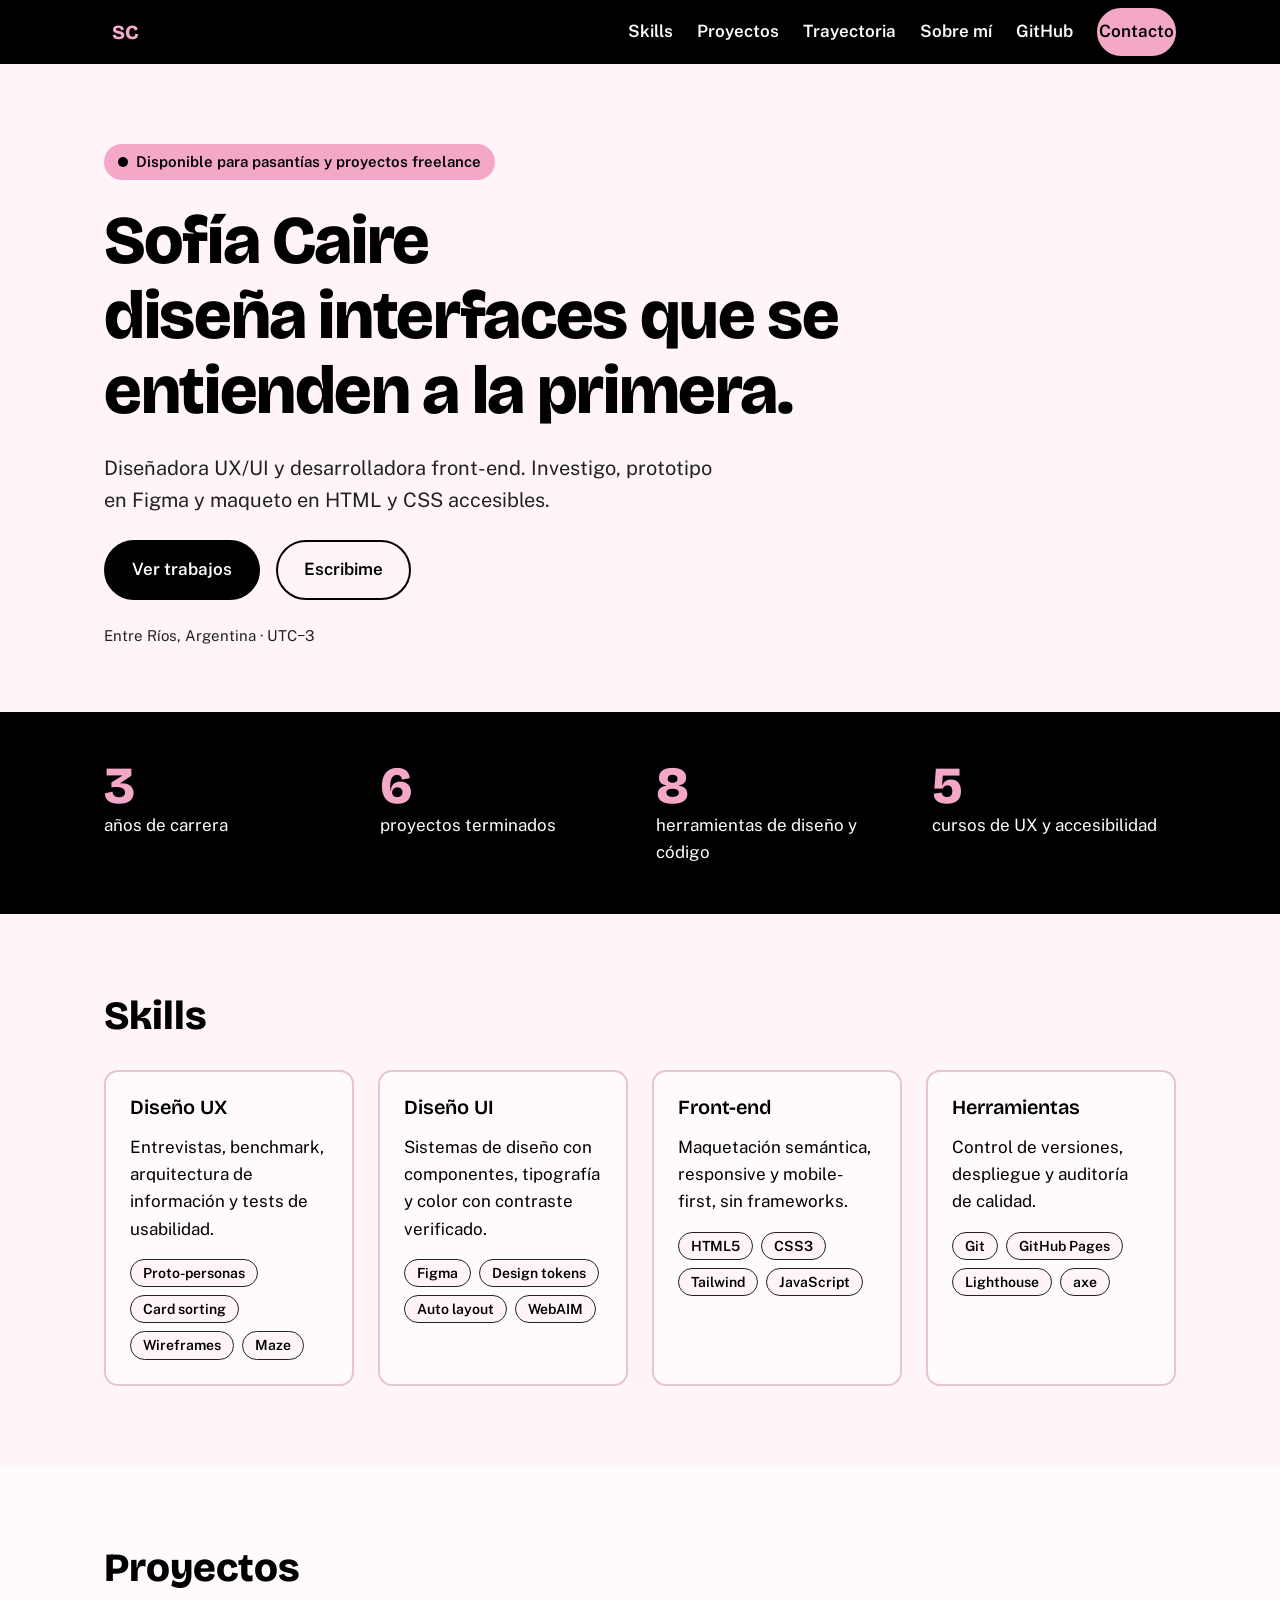
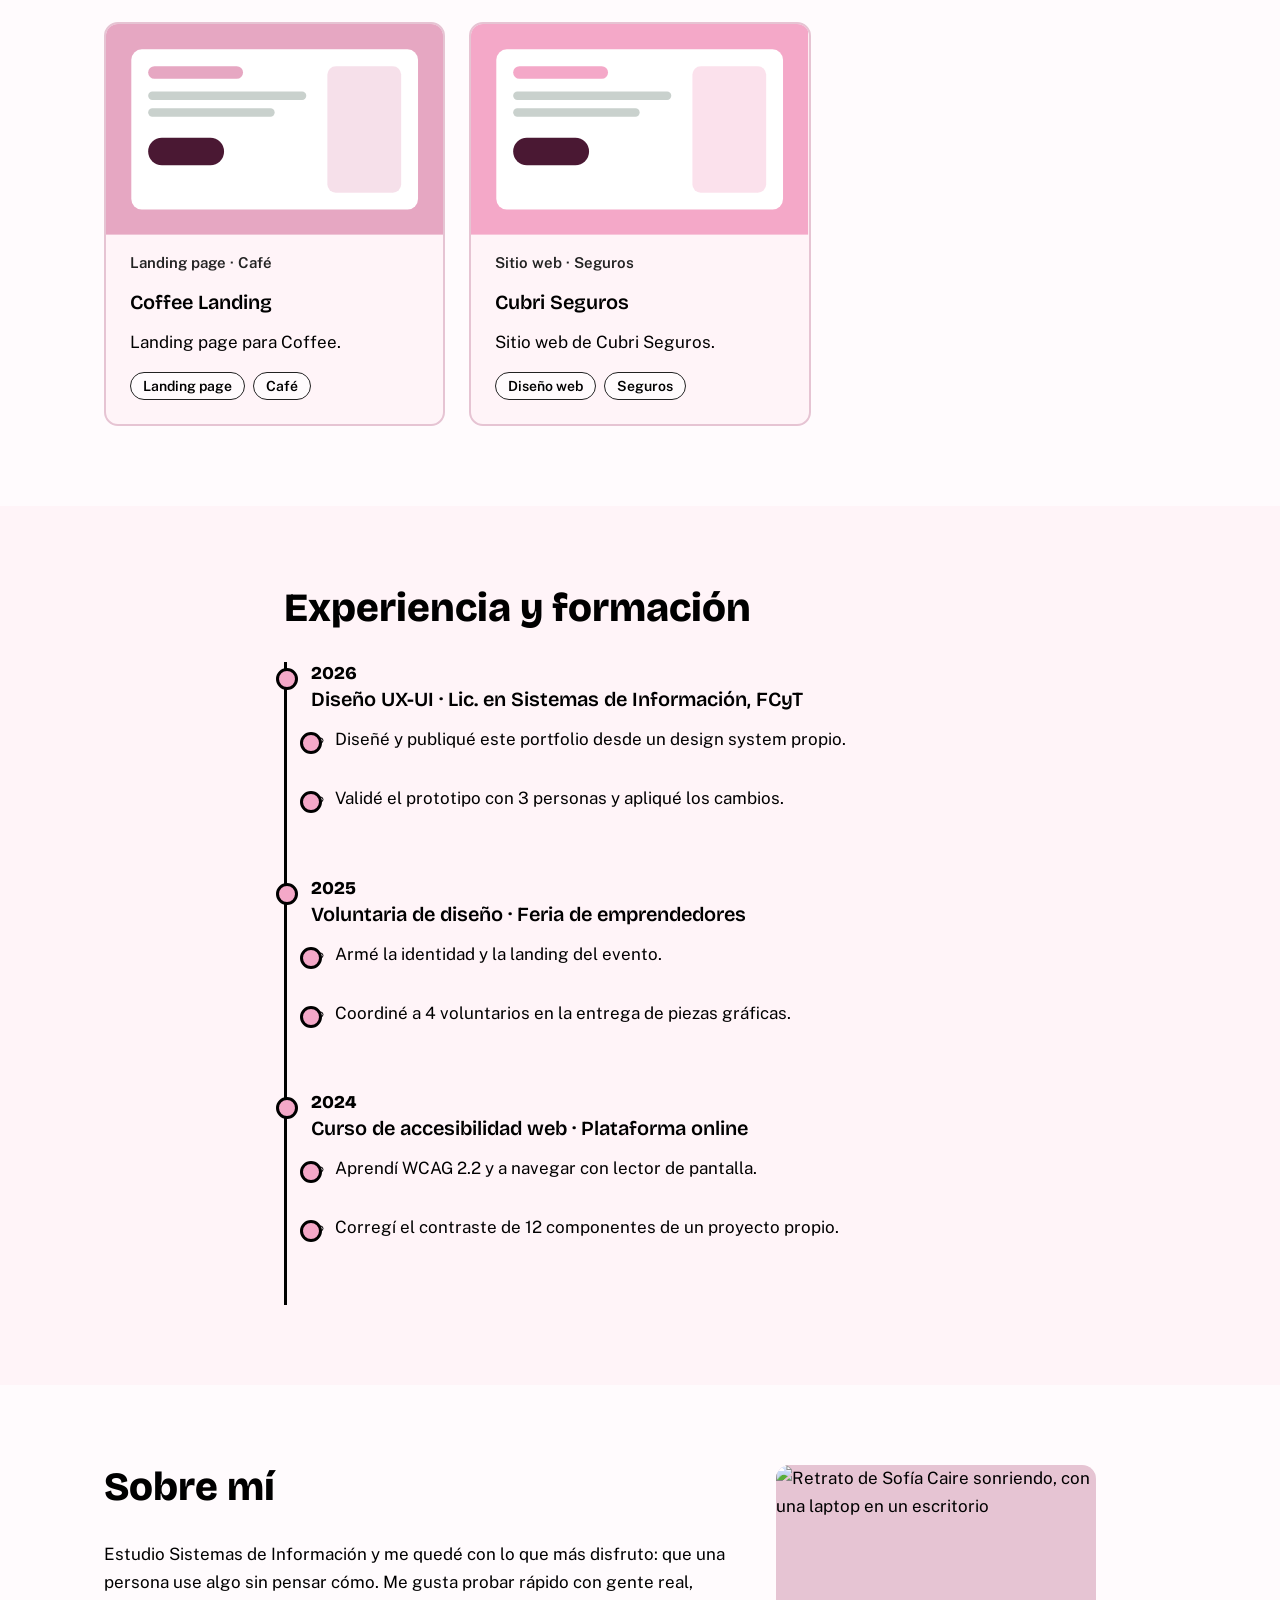
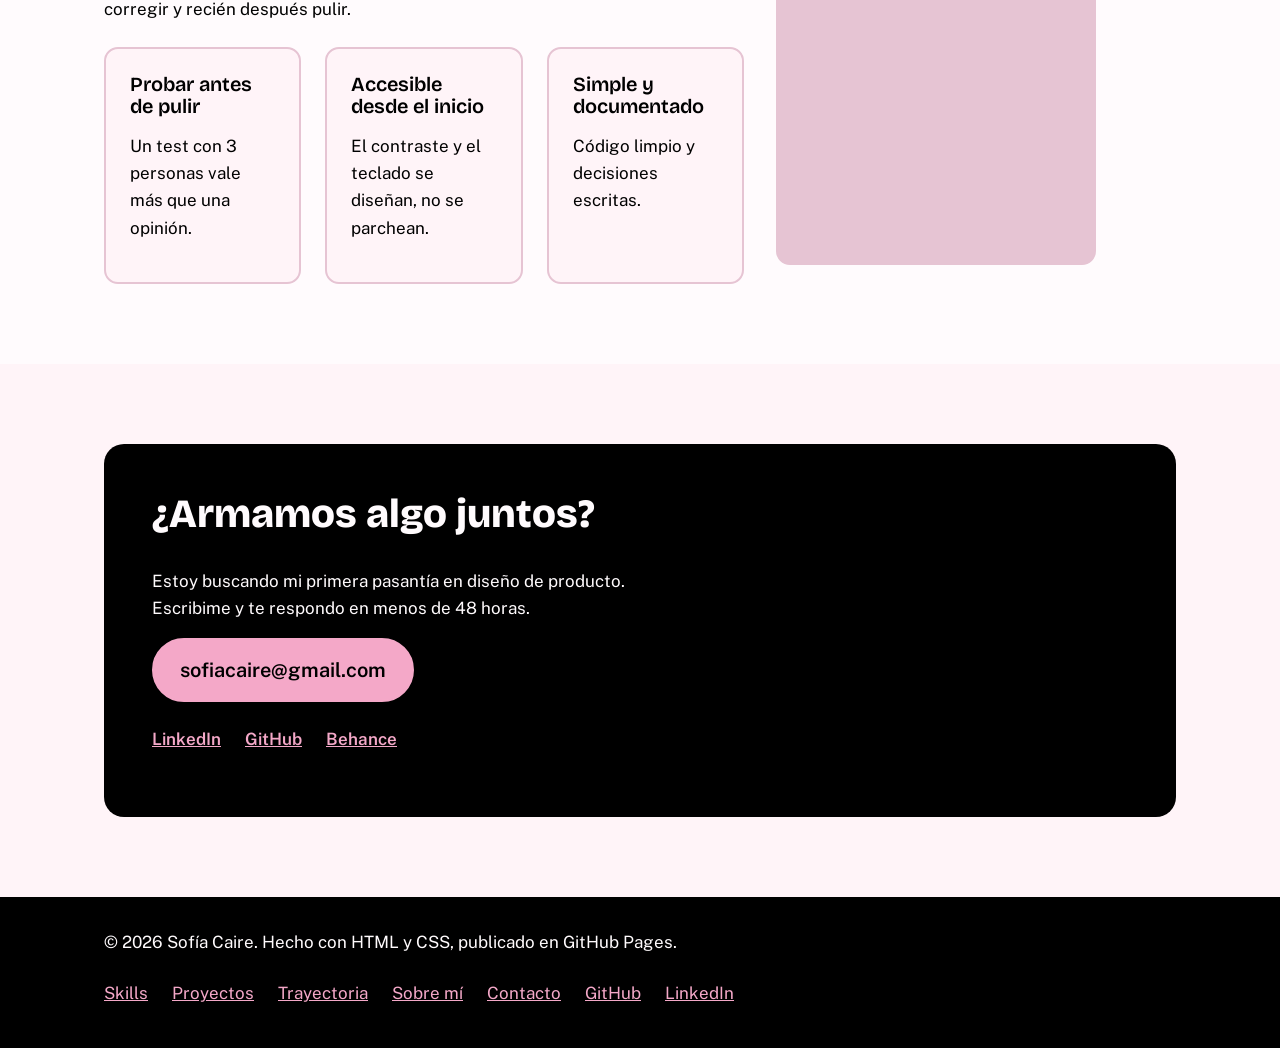
==== index.html @ 3ff75e7d "Agrego index.html y styles.css" ====
<!DOCTYPE html>
<html lang="es">

<head>
  <meta charset="utf-8">
  <meta name="viewport" content="width=device-width, initial-scale=1">
  <title>Sofía Caire · Diseñadora UX/UI y desarrolladora front-end</title>
  <meta name="description"
    content="Portfolio de Sofía Caire, estudiante de Sistemas de Información. Diseño interfaces claras y las llevo a HTML y CSS accesibles. Casos de estudio, skills y contacto.">
  <meta name="theme-color" content="#4A1833">
  <meta property="og:type" content="website">
  <meta property="og:title" content="Sofía Caire · Diseñadora UX/UI y front-end">
  <meta property="og:description"
    content="Interfaces claras, accesibles y probadas con personas. Mirá mis casos de estudio.">
  <meta property="og:image" content="https://TU-USUARIO.github.io/portfolio/assets/og.png">
  <link rel="icon"
    href="data:image/svg+xml,%3Csvg xmlns='http://www.w3.org/2000/svg' viewBox='0 0 32 32'%3E%3Crect width='32' height='32' rx='7' fill='%234A1833'/%3E%3Ctext x='16' y='22' font-size='16' font-family='sans-serif' font-weight='700' text-anchor='middle' fill='%23F4A8C8'%3ESC%3C/text%3E%3C/svg%3E">
  <link rel="preconnect" href="https://fonts.googleapis.com">
  <link rel="preconnect" href="https://fonts.gstatic.com" crossorigin>
  <link rel="stylesheet"
    href="https://fonts.googleapis.com/css2?family=Bricolage+Grotesque:opsz,wght@12..96,600;12..96,800&family=Public+Sans:wght@400;600&display=swap">
  <link rel="stylesheet" href="styles.css">
</head>

<body>
  <a class="skip" href="#main">Saltar al contenido</a>

  <svg width="0" height="0" style="position:absolute" aria-hidden="true">
    <symbol id="mock" viewBox="0 0 320 200">
      <rect width="320" height="200" fill="var(--c)" />
      <rect x="24" y="24" width="272" height="152" rx="10" fill="#fff" />
      <rect x="40" y="40" width="90" height="12" rx="6" fill="var(--c)" />
      <rect x="40" y="64" width="150" height="8" rx="4" fill="#c9d1cd" />
      <rect x="40" y="80" width="120" height="8" rx="4" fill="#c9d1cd" />
      <rect x="40" y="108" width="72" height="26" rx="13" fill="#4A1833" />
      <rect x="210" y="40" width="70" height="120" rx="8" fill="var(--c)" opacity=".35" />
    </symbol>
  </svg>

  <header class="site-header">
    <div class="wrap bar">
      <a class="logo" href="#top" aria-label="Sofía Caire, ir al inicio">SC</a>
      <button class="menu-btn" aria-expanded="false" aria-controls="nav">Menú</button>
      <nav id="nav" aria-label="Principal">
        <ul>
          <li><a href="#skills">Skills</a></li>
          <li><a href="#projects">Proyectos</a></li>
          <li><a href="#experience">Trayectoria</a></li>
          <li><a href="#about">Sobre mí</a></li>
          <li><a href="https://github.com/sofiacaire/" target="_blank" rel="noopener noreferrer">GitHub</a></li>
          <li><a class="btn btn-sm" href="#contact">Contacto</a></li>
        </ul>
      </nav>
    </div>
  </header>

  <main id="main">
    <section class="hero" id="top">
      <div class="wrap">
        <p class="badge"><span aria-hidden="true" class="dot"></span>Disponible para pasantías y proyectos freelance</p>
        <h1>Sofía Caire<br>diseña interfaces que se entienden a la primera.</h1>
        <p class="lead">Diseñadora UX/UI y desarrolladora front-end. Investigo, prototipo en Figma y maqueto en HTML y
          CSS accesibles.</p>
        <div class="actions">
          <a class="btn" href="#projects">Ver trabajos</a>
          <a class="btn btn-ghost" href="#contact">Escribime</a>
        </div>
        <p class="meta">Entre Ríos, Argentina · UTC−3</p>
      </div>
    </section>

    <section class="metrics" aria-label="Highlights">
      <div class="wrap grid4">
        <div>
          <p class="num">3</p>
          <p>años de carrera</p>
        </div>
        <div>
          <p class="num">6</p>
          <p>proyectos terminados</p>
        </div>
        <div>
          <p class="num">8</p>
          <p>herramientas de diseño y código</p>
        </div>
        <div>
          <p class="num">5</p>
          <p>cursos de UX y accesibilidad</p>
        </div>
      </div>
    </section>

    <section id="skills" class="section">
      <div class="wrap">
        <h2>Skills</h2>
        <div class="grid3">
          <article class="card">
            <h3>Diseño UX</h3>
            <p>Entrevistas, benchmark, arquitectura de información y tests de usabilidad.</p>
            <ul class="chips">
              <li>Proto-personas</li>
              <li>Card sorting</li>
              <li>Wireframes</li>
              <li>Maze</li>
            </ul>
          </article>
          <article class="card">
            <h3>Diseño UI</h3>
            <p>Sistemas de diseño con componentes, tipografía y color con contraste verificado.</p>
            <ul class="chips">
              <li>Figma</li>
              <li>Design tokens</li>
              <li>Auto layout</li>
              <li>WebAIM</li>
            </ul>
          </article>
          <article class="card">
            <h3>Front-end</h3>
            <p>Maquetación semántica, responsive y mobile-first, sin frameworks.</p>
            <ul class="chips">
              <li>HTML5</li>
              <li>CSS3</li>
              <li>Tailwind</li>
              <li>JavaScript</li>
            </ul>
          </article>
          <article class="card">
            <h3>Herramientas</h3>
            <p>Control de versiones, despliegue y auditoría de calidad.</p>
            <ul class="chips">
              <li>Git</li>
              <li>GitHub Pages</li>
              <li>Lighthouse</li>
              <li>axe</li>
            </ul>
          </article>
        </div>
      </div>
    </section>

    <section id="projects" class="section alt">
      <div class="wrap">
        <h2>Proyectos</h2>
        <div class="grid3">
          <article class="card project" style="--c:#E6A7C2">
            <svg viewBox="0 0 320 200" width="320" height="200" role="img"
              aria-label="Vista previa de Coffee Landing" loading="lazy">
              <use href="#mock" />
            </svg>
            <p class="year">Landing page · Café</p>
            <h3><a class="stretch" href="https://sofia-caire.netlify.app/" target="_blank"
                rel="noopener noreferrer">Coffee Landing</a></h3>
            <p>Landing page para Coffee.</p>
            <ul class="chips">
              <li>Landing page</li>
              <li>Café</li>
            </ul>
          </article>
          <article class="card project" style="--c:#F4A8C8">
            <svg viewBox="0 0 320 200" width="320" height="200" role="img"
              aria-label="Vista previa del sitio web de Cubri Seguros" loading="lazy">
              <use href="#mock" />
            </svg>
            <p class="year">Sitio web · Seguros</p>
            <h3><a class="stretch" href="https://cubriseguros-caire.netlify.app/" target="_blank"
                rel="noopener noreferrer">Cubri Seguros</a></h3>
            <p>Sitio web de Cubri Seguros.</p>
            <ul class="chips">
              <li>Diseño web</li>
              <li>Seguros</li>
            </ul>
          </article>
        </div>
      </div>
    </section>

    <section id="experience" class="section">
      <div class="wrap narrow">
        <h2>Experiencia y formación</h2>
        <ol class="timeline">
          <li>
            <p class="period">2026</p>
            <h3>Diseño UX-UI · Lic. en Sistemas de Información, FCyT</h3>
            <ul>
              <li>Diseñé y publiqué este portfolio desde un design system propio.</li>
              <li>Validé el prototipo con 3 personas y apliqué los cambios.</li>
            </ul>
          </li>
          <li>
            <p class="period">2025</p>
            <h3>Voluntaria de diseño · Feria de emprendedores</h3>
            <ul>
              <li>Armé la identidad y la landing del evento.</li>
              <li>Coordiné a 4 voluntarios en la entrega de piezas gráficas.</li>
            </ul>
          </li>
          <li>
            <p class="period">2024</p>
            <h3>Curso de accesibilidad web · Plataforma online</h3>
            <ul>
              <li>Aprendí WCAG 2.2 y a navegar con lector de pantalla.</li>
              <li>Corregí el contraste de 12 componentes de un proyecto propio.</li>
            </ul>
          </li>
        </ol>
      </div>
    </section>

    <section id="about" class="section alt">
      <div class="wrap about">
        <div>
          <h2>Sobre mí</h2>
          <p>Estudio Sistemas de Información y me quedé con lo que más disfruto: que una persona use algo sin pensar
            cómo. Me gusta probar rápido con gente real, corregir y recién después pulir.</p>
          <div class="grid3 principles">
            <article class="card">
              <h3>Probar antes de pulir</h3>
              <p>Un test con 3 personas vale más que una opinión.</p>
            </article>
            <article class="card">
              <h3>Accesible desde el inicio</h3>
              <p>El contraste y el teclado se diseñan, no se parchean.</p>
            </article>
            <article class="card">
              <h3>Simple y documentado</h3>
              <p>Código limpio y decisiones escritas.</p>
            </article>
          </div>
        </div>
        <img src="assets/retrato.webp" width="320" height="400" loading="lazy"
          alt="Retrato de Sofía Caire sonriendo, con una laptop en un escritorio">
      </div>
    </section>

    <section id="contact" class="section">
      <div class="wrap">
        <div class="cta-block">
          <h2>¿Armamos algo juntos?</h2>
          <p>Estoy buscando mi primera pasantía en diseño de producto. Escribime y te respondo en menos de 48 horas.</p>
          <p><a class="btn btn-accent" href="mailto:sofiacaire@gmail.com">sofiacaire@gmail.com</a></p>
          <p class="links">
            <a href="https://www.linkedin.com/in/TU-USUARIO" target="_blank" rel="noopener noreferrer">LinkedIn</a>
            <a href="https://github.com/sofiacaire/" target="_blank" rel="noopener noreferrer">GitHub</a>
            <a href="https://www.behance.net/TU-USUARIO" target="_blank" rel="noopener noreferrer">Behance</a>
          </p>
        </div>
      </div>
    </section>
  </main>

  <dialog id="case" aria-labelledby="case-title">
    <article>
      <button class="close" data-close aria-label="Cerrar caso de estudio">Cerrar</button>
      <h2 id="case-title">Turnos: caso de estudio</h2>
      <h3>Problema</h3>
      <p>En el centro de salud, 7 de cada 10 turnos se pedían por teléfono y la línea estaba ocupada casi todo el día.
      </p>
      <h3>Proceso</h3>
      <p>Entrevisté a 4 personas, comparé 3 sistemas de turnos y ordené el contenido con card sorting. Dibujé wireframes
        mobile y desktop y armé el prototipo en Figma.</p>
      <h3>Solución</h3>
      <p>Un flujo de 3 pasos (especialidad, día, confirmación) con botones grandes, contraste AA y recordatorio por
        WhatsApp.</p>
      <h3>Resultado</h3>
      <p>En el test con 5 personas, todas reservaron sin ayuda. El tiempo bajó de 95 a 38 segundos. Cambié la etiqueta
        «Prestación» por «Especialidad» porque 3 personas dudaron.</p>
    </article>
  </dialog>

  <footer class="site-footer">
    <div class="wrap">
      <p>© 2026 Sofía Caire. Hecho con HTML y CSS, publicado en GitHub Pages.</p>
      <nav aria-label="Pie de página">
        <a href="#skills">Skills</a><a href="#projects">Proyectos</a><a href="#experience">Trayectoria</a><a
          href="#about">Sobre mí</a><a href="#contact">Contacto</a>
        <a href="https://github.com/sofiacaire/" target="_blank" rel="noopener noreferrer">GitHub</a>
        <a href="https://www.linkedin.com/in/TU-USUARIO" target="_blank" rel="noopener noreferrer">LinkedIn</a>
      </nav>
    </div>
  </footer>

  <script>
    (function () {
      var btn = document.querySelector('.menu-btn'), nav = document.getElementById('nav');
      btn.addEventListener('click', function () {
        var open = btn.getAttribute('aria-expanded') === 'true';
        btn.setAttribute('aria-expanded', String(!open)); nav.classList.toggle('open', !open);
      });
      nav.addEventListener('click', function (e) {
        if (e.target.tagName === 'A') { btn.setAttribute('aria-expanded', 'false'); nav.classList.remove('open'); }
      });
      var d = document.getElementById('case');
      document.querySelector('[data-open]').addEventListener('click', function () { d.showModal(); });
      d.querySelector('[data-close]').addEventListener('click', function () { d.close(); });
      d.addEventListener('click', function (e) { if (e.target === d) d.close(); });
    })();
  </script>
</body>

</html>
---- styles.css ----
:root{
  --ink:#000; --ink-2:#222; --paper:#FFF4F8; --white:#FFFBFD;
  --accent:#F4A8C8; --link:#000; --line:#E6C4D3;
  --s1:8px; --s2:16px; --s3:24px; --s4:32px; --s5:48px; --s6:80px;
  --f-display:"Bricolage Grotesque",system-ui,sans-serif;
  --f-body:"Public Sans",system-ui,sans-serif;
}
*{box-sizing:border-box}
html{scroll-behavior:smooth;scroll-padding-top:80px}
body{margin:0;background:var(--paper);color:var(--ink);font:400 1.0625rem/1.6 var(--f-body)}
img,svg{max-width:100%;height:auto;display:block}
h1,h2,h3{font-family:var(--f-display);line-height:1.1;margin:0 0 var(--s2)}
h1{font-size:clamp(2.25rem,6vw,4.25rem);font-weight:800;letter-spacing:-.02em;max-width:18ch}
h2{font-size:clamp(1.75rem,4vw,2.5rem);font-weight:800;margin-bottom:var(--s4)}
h3{font-size:1.25rem;font-weight:600}
p{margin:0 0 var(--s2)}
a{color:var(--link)}
.wrap{max-width:1120px;margin:0 auto;padding:0 var(--s3)}
.narrow{max-width:760px}
.skip{position:absolute;left:var(--s2);top:-100px;background:var(--accent);color:var(--ink);padding:var(--s1) var(--s2);z-index:100;border-radius:6px}
.skip:focus-visible{top:var(--s1)}
:focus-visible{outline:3px solid var(--ink);outline-offset:3px;box-shadow:0 0 0 6px var(--accent)}

.site-header{position:sticky;top:0;z-index:50;background:var(--ink)}
.bar{display:flex;align-items:center;justify-content:space-between;min-height:64px}
.logo{font:800 1.25rem var(--f-display);color:var(--accent);text-decoration:none;padding:var(--s1)}
.menu-btn{display:inline-block;background:none;color:var(--white);border:2px solid var(--white);border-radius:8px;padding:var(--s1) var(--s2);font:600 1rem var(--f-body);cursor:pointer;min-height:44px}
.menu-btn:hover{background:var(--white);color:var(--ink)}
nav ul{list-style:none;margin:0;padding:0}
#nav{display:none;position:absolute;top:64px;left:0;right:0;background:var(--ink);padding:var(--s2) var(--s3) var(--s3)}
#nav.open{display:block}
#nav li{padding:var(--s1) 0}
#nav a{color:var(--white);text-decoration:none;font-weight:600;display:inline-block;padding:var(--s1) 0}
#nav a:hover{color:var(--accent);text-decoration:underline}
#nav a.btn{color:var(--ink)}

.btn{display:inline-block;background:var(--ink);color:var(--white);text-decoration:none;font-weight:600;padding:14px 26px;border-radius:999px;border:2px solid var(--ink);min-height:48px;transition:transform .15s,background .15s}
.btn:hover{background:var(--ink-2);border-color:var(--ink-2)}
.btn:active{transform:translateY(2px)}
.btn-ghost{background:transparent;color:var(--ink)}
.btn-ghost:hover{background:var(--ink);color:var(--white)}
.btn-sm{background:var(--accent);color:var(--ink);border-color:var(--accent);padding:8px 20px;min-height:44px}
.btn-sm:hover{background:var(--white);border-color:var(--white)}
.btn-accent{background:var(--accent);color:var(--ink);border-color:var(--accent);font-size:1.25rem}
.btn-accent:hover{background:var(--white);border-color:var(--white)}

.hero{padding:var(--s6) 0 var(--s5)}
.badge{display:inline-flex;align-items:center;gap:var(--s1);background:var(--accent);color:var(--ink);font-weight:600;font-size:.9375rem;padding:6px 14px;border-radius:999px;margin-bottom:var(--s3)}
.dot{width:10px;height:10px;border-radius:50%;background:var(--ink)}
.lead{font-size:1.25rem;max-width:52ch;color:var(--ink-2);margin:var(--s3) 0}
.actions{display:flex;flex-wrap:wrap;gap:var(--s2);margin-bottom:var(--s3)}
.meta{color:var(--ink-2);font-size:.9375rem}

.metrics{background:var(--ink);color:var(--white);padding:var(--s5) 0}
.metrics p{margin:0}
.num{font:800 3.25rem/1 var(--f-display);color:var(--accent)}
.grid4{display:grid;grid-template-columns:1fr 1fr;gap:var(--s4)}

.section{padding:var(--s6) 0}
.alt{background:var(--white)}
.grid3{display:grid;grid-template-columns:1fr;gap:var(--s3)}
.card{background:var(--white);border:2px solid var(--line);border-radius:14px;padding:var(--s3);position:relative}
.alt .card{background:var(--paper)}
.chips{list-style:none;margin:0;padding:0;display:flex;flex-wrap:wrap;gap:var(--s1)}
.chips li{background:var(--paper);border:1px solid var(--ink-2);border-radius:999px;padding:2px 12px;font-size:.875rem;font-weight:600}
.alt .chips li{background:var(--white)}

.project{padding:0;overflow:hidden;transition:transform .2s,border-color .2s}
.project:hover,.project:focus-within{transform:translateY(-6px);border-color:var(--ink)}
.project>*:not(svg){margin-left:var(--s3);margin-right:var(--s3)}
.project .chips{margin-bottom:var(--s3)}
.project svg{width:100%}
.year{margin-top:var(--s2);font-size:.9375rem;color:var(--ink-2);font-weight:600}
.result{font-size:.9375rem}
.stretch{color:var(--ink);text-decoration:none;background:none;border:0;padding:0;font:inherit;text-align:left;cursor:pointer}
.stretch::after{content:"";position:absolute;inset:0}
.stretch:hover{text-decoration:underline}

.timeline{list-style:none;margin:0;padding:0 0 0 var(--s3);border-left:3px solid var(--ink)}
.timeline li{position:relative;padding-bottom:var(--s4)}
.timeline li::before{content:"";position:absolute;left:-35px;top:6px;width:16px;height:16px;border-radius:50%;background:var(--accent);border:3px solid var(--ink)}
.period{font:800 1.125rem var(--f-display);margin-bottom:4px}
.timeline ul{margin:0;padding-left:var(--s3)}

.about{display:grid;gap:var(--s4)}
.about img{border-radius:14px;width:100%;max-width:320px;background:var(--line)}
.principles{margin-top:var(--s3)}

.cta-block{background:var(--ink);color:var(--white);border-radius:20px;padding:var(--s5) var(--s3);text-align:left}
.cta-block h2{color:var(--white)}
.cta-block p{max-width:50ch}
.links{display:flex;flex-wrap:wrap;gap:var(--s3);margin-top:var(--s3)}
.links a{color:var(--accent);font-weight:600}
.links a:hover{color:var(--white)}

.site-footer{background:var(--ink);color:var(--white);padding:var(--s4) 0}
.site-footer nav{display:flex;flex-wrap:wrap;gap:var(--s1) var(--s3)}
.site-footer a{color:var(--accent);padding:var(--s1) 0;display:inline-block}
.site-footer a:hover{color:var(--white)}

dialog{border:0;border-radius:16px;padding:0;max-width:640px;width:calc(100% - 32px);background:var(--white);color:var(--ink)}
dialog::backdrop{background:rgba(74,24,51,.7)}
dialog article{padding:var(--s4) var(--s3)}
dialog h3{margin-top:var(--s3)}
.close{float:right;background:var(--ink);color:var(--white);border:0;border-radius:999px;padding:10px 20px;font:600 1rem var(--f-body);cursor:pointer;min-height:44px}
.close:hover{background:var(--ink-2)}

@media (min-width:768px){
  .menu-btn{display:none}
  #nav,#nav.open{display:block;position:static;padding:0;background:none}
  nav ul{display:flex;align-items:center;gap:var(--s3)}
  #nav li{padding:0}
  .grid4{grid-template-columns:repeat(4,1fr)}
  .grid3{grid-template-columns:repeat(2,1fr)}
  .about{grid-template-columns:1.6fr 1fr;align-items:start}
  .cta-block{padding:var(--s5)}
}
@media (min-width:1280px){
  .grid3{grid-template-columns:repeat(3,1fr)}
  #skills .grid3{grid-template-columns:repeat(4,1fr)}
}
@media (prefers-reduced-motion:reduce){
  html{scroll-behavior:auto}
  *{transition:none!important}
  .project:hover,.project:focus-within{transform:none}
}
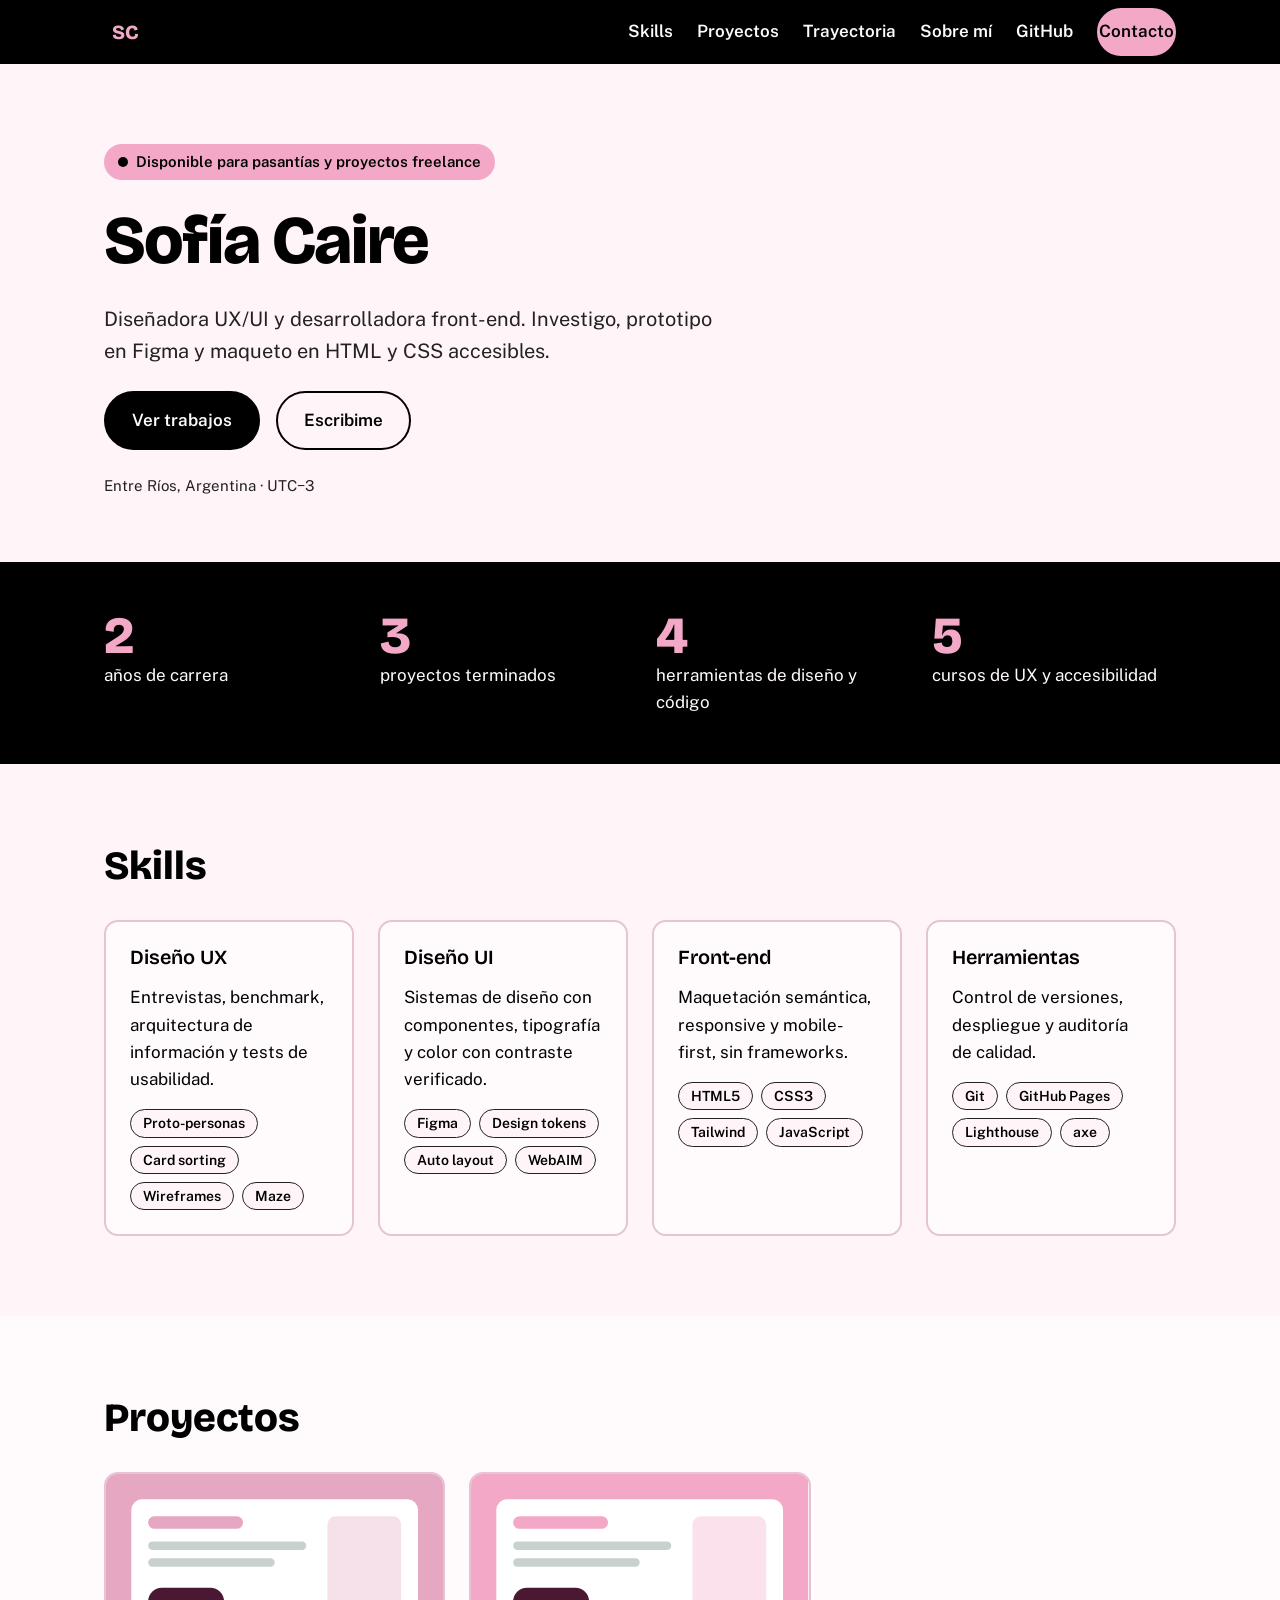
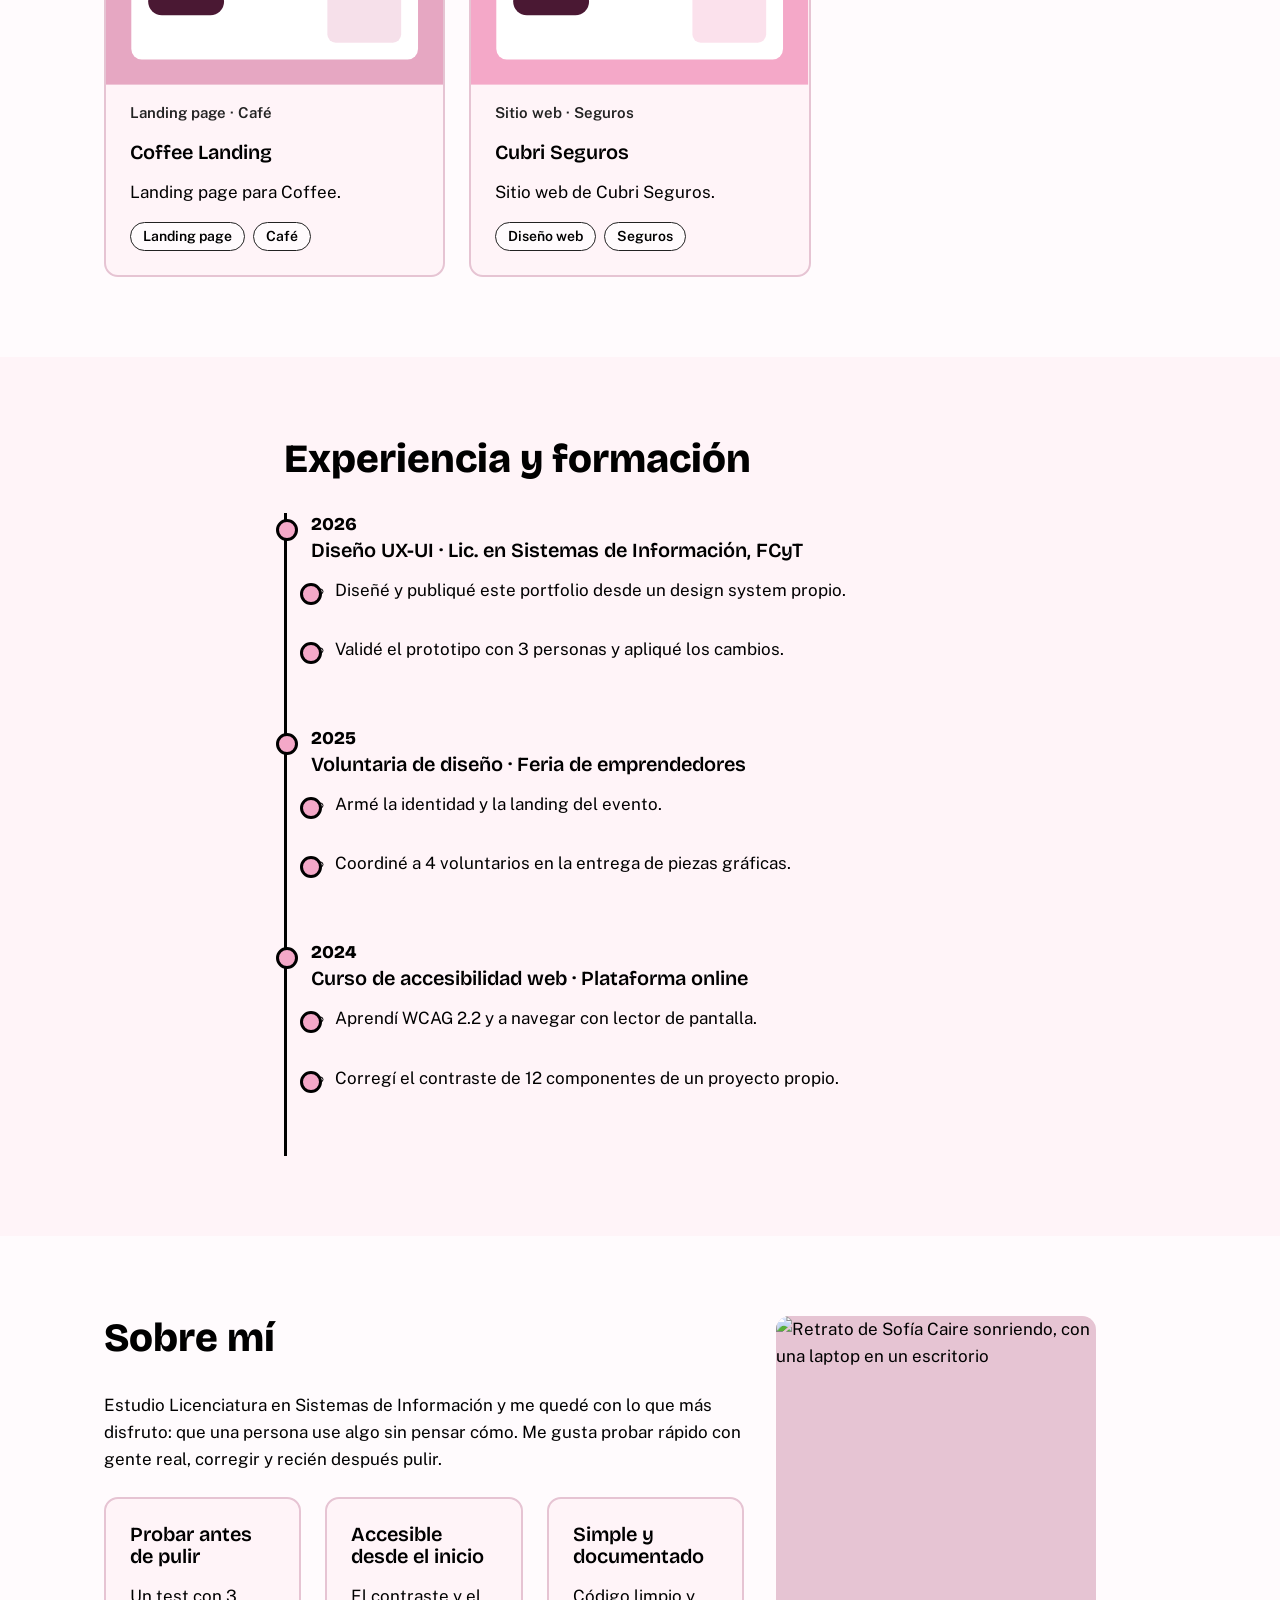
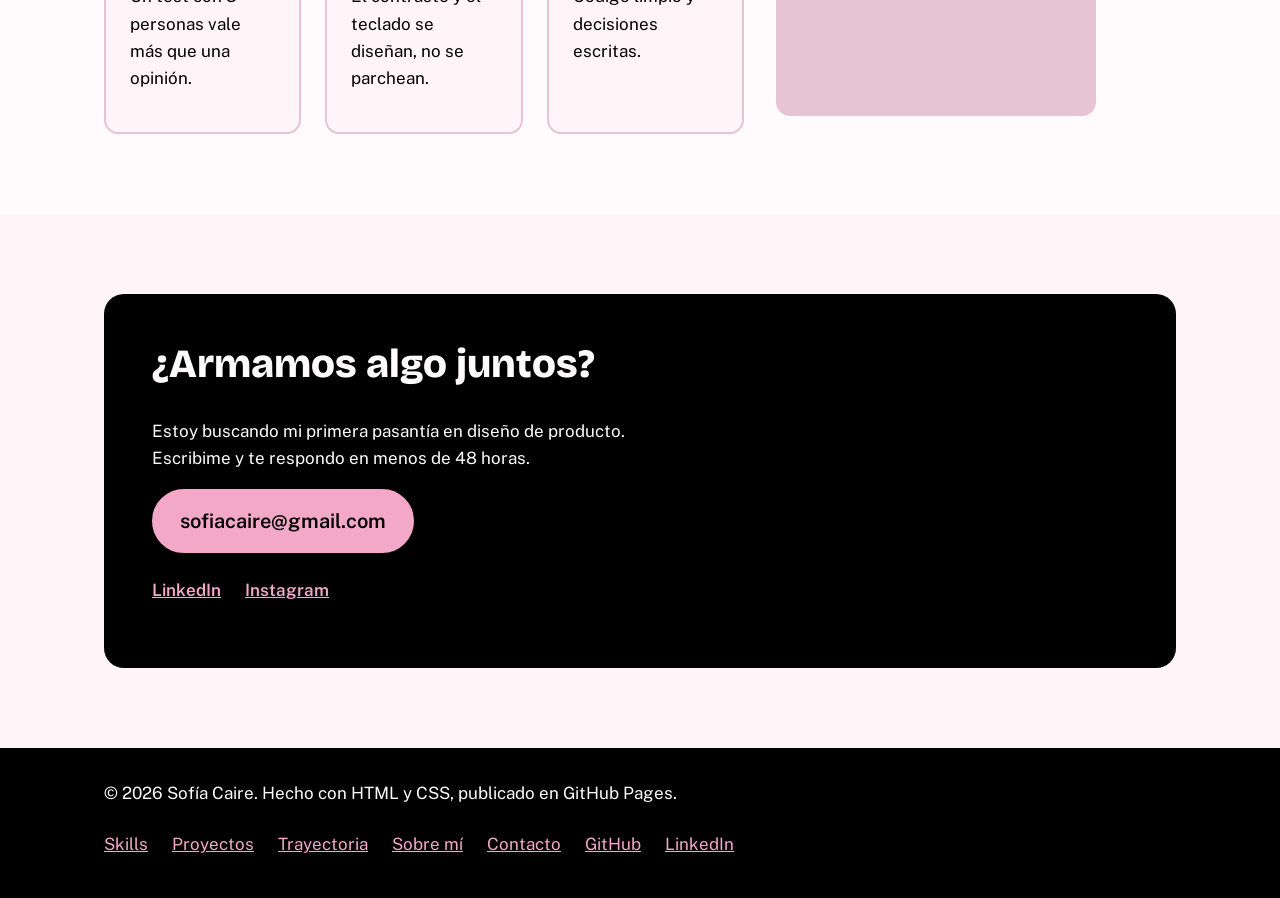
==== commit 10bc4fc1: "Agrego links de redes sociales y GitHub" ====
--- a/index.html
+++ b/index.html
@@ -58,7 +58,7 @@
     <section class="hero" id="top">
       <div class="wrap">
         <p class="badge"><span aria-hidden="true" class="dot"></span>Disponible para pasantías y proyectos freelance</p>
-        <h1>Sofía Caire<br>diseña interfaces que se entienden a la primera.</h1>
+        <h1>Sofía Caire<br></h1>
         <p class="lead">Diseñadora UX/UI y desarrolladora front-end. Investigo, prototipo en Figma y maqueto en HTML y
           CSS accesibles.</p>
         <div class="actions">
@@ -72,15 +72,15 @@
     <section class="metrics" aria-label="Highlights">
       <div class="wrap grid4">
         <div>
+          <p class="num">2</p>
+          <p>años de carrera</p>
+        </div>
+        <div>
           <p class="num">3</p>
-          <p>años de carrera</p>
-        </div>
-        <div>
-          <p class="num">6</p>
           <p>proyectos terminados</p>
         </div>
         <div>
-          <p class="num">8</p>
+          <p class="num">4</p>
           <p>herramientas de diseño y código</p>
         </div>
         <div>
@@ -143,8 +143,8 @@
         <h2>Proyectos</h2>
         <div class="grid3">
           <article class="card project" style="--c:#E6A7C2">
-            <svg viewBox="0 0 320 200" width="320" height="200" role="img"
-              aria-label="Vista previa de Coffee Landing" loading="lazy">
+            <svg viewBox="0 0 320 200" width="320" height="200" role="img" aria-label="Vista previa de Coffee Landing"
+              loading="lazy">
               <use href="#mock" />
             </svg>
             <p class="year">Landing page · Café</p>
@@ -210,7 +210,8 @@
       <div class="wrap about">
         <div>
           <h2>Sobre mí</h2>
-          <p>Estudio Sistemas de Información y me quedé con lo que más disfruto: que una persona use algo sin pensar
+          <p>Estudio Licenciatura en Sistemas de Información y me quedé con lo que más disfruto: que una persona use
+            algo sin pensar
             cómo. Me gusta probar rápido con gente real, corregir y recién después pulir.</p>
           <div class="grid3 principles">
             <article class="card">
@@ -239,9 +240,9 @@
           <p>Estoy buscando mi primera pasantía en diseño de producto. Escribime y te respondo en menos de 48 horas.</p>
           <p><a class="btn btn-accent" href="mailto:sofiacaire@gmail.com">sofiacaire@gmail.com</a></p>
           <p class="links">
-            <a href="https://www.linkedin.com/in/TU-USUARIO" target="_blank" rel="noopener noreferrer">LinkedIn</a>
-            <a href="https://github.com/sofiacaire/" target="_blank" rel="noopener noreferrer">GitHub</a>
-            <a href="https://www.behance.net/TU-USUARIO" target="_blank" rel="noopener noreferrer">Behance</a>
+            <a href="https://www.linkedin.com/in/sofia-caire-a04543311" target="_blank"
+              rel="noopener noreferrer">LinkedIn</a>
+            <a href="https://www.instagram.com/sofia_caire" target="_blank" rel="noopener noreferrer">Instagram</a>
           </p>
         </div>
       </div>
@@ -274,7 +275,8 @@
         <a href="#skills">Skills</a><a href="#projects">Proyectos</a><a href="#experience">Trayectoria</a><a
           href="#about">Sobre mí</a><a href="#contact">Contacto</a>
         <a href="https://github.com/sofiacaire/" target="_blank" rel="noopener noreferrer">GitHub</a>
-        <a href="https://www.linkedin.com/in/TU-USUARIO" target="_blank" rel="noopener noreferrer">LinkedIn</a>
+        <a href="https://www.linkedin.com/in/sofia-caire-a04543311" target="_blank"
+          rel="noopener noreferrer">LinkedIn</a>
       </nav>
     </div>
   </footer>
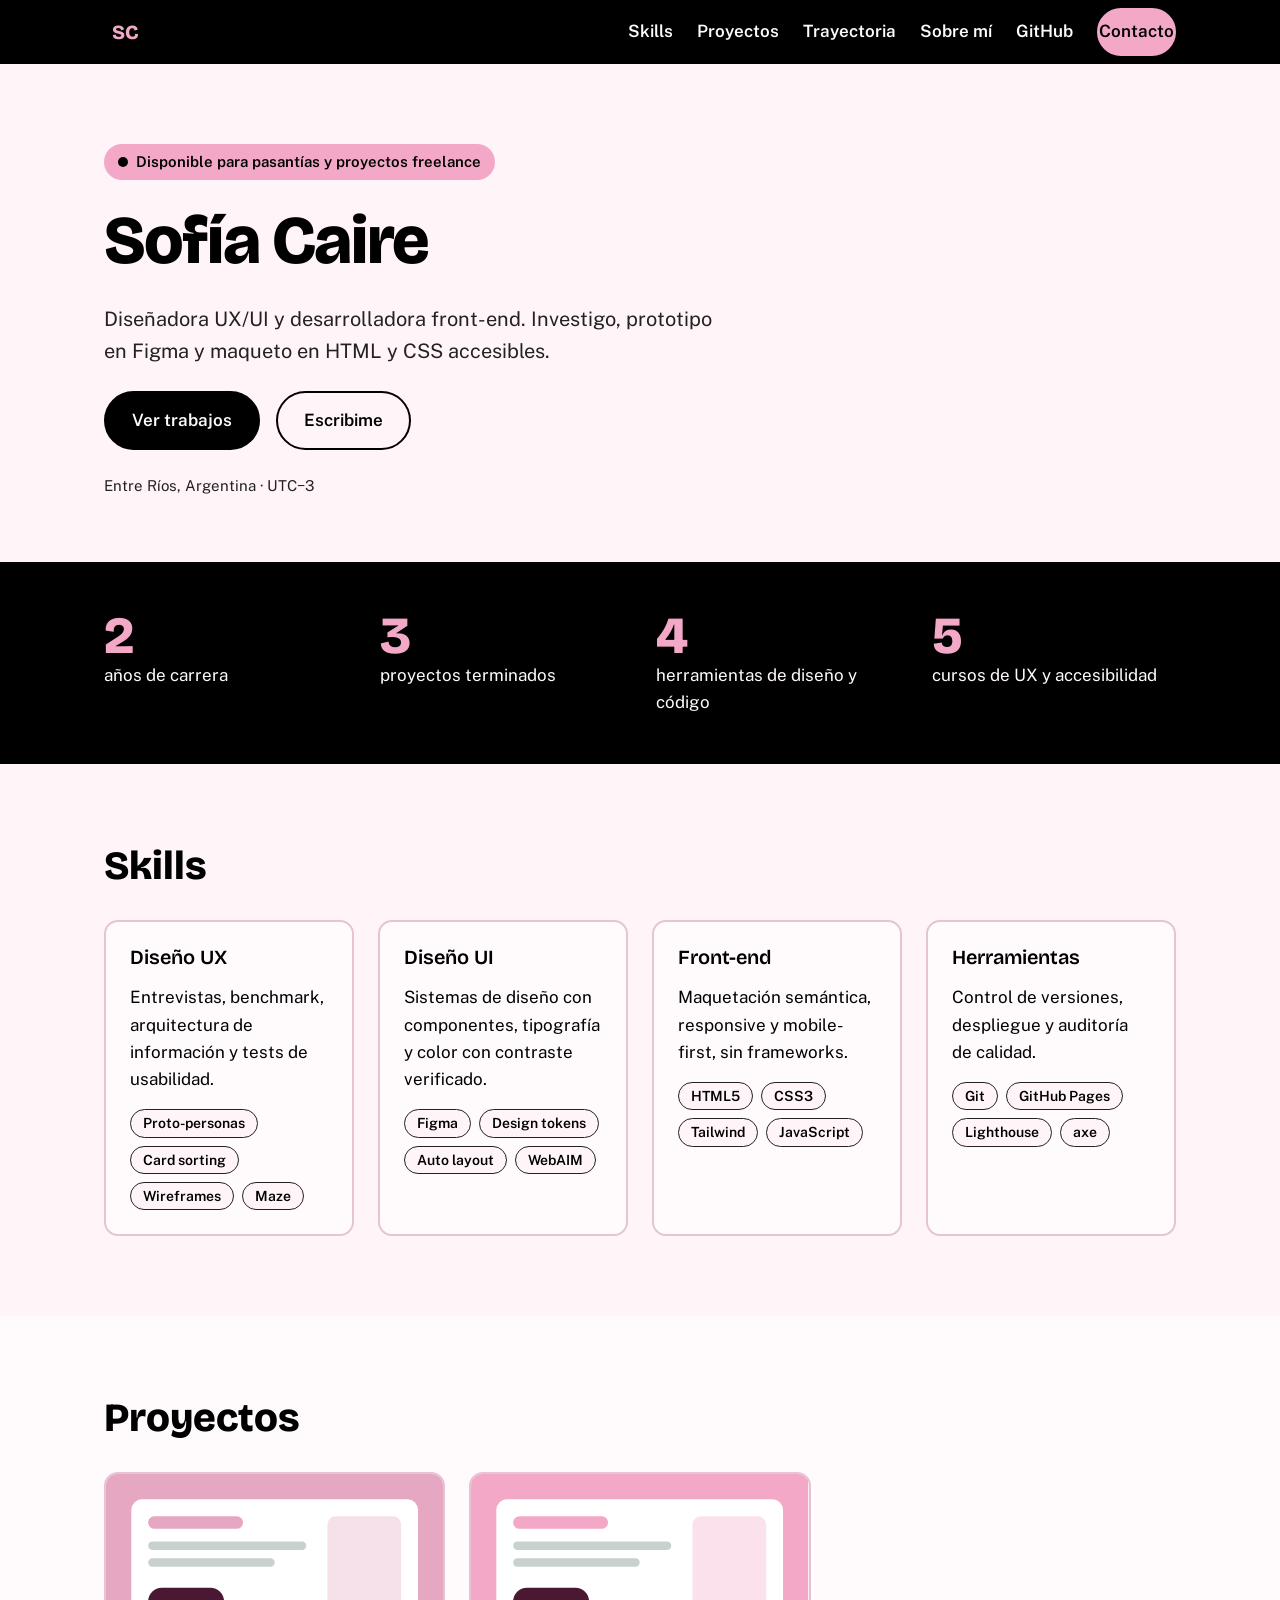
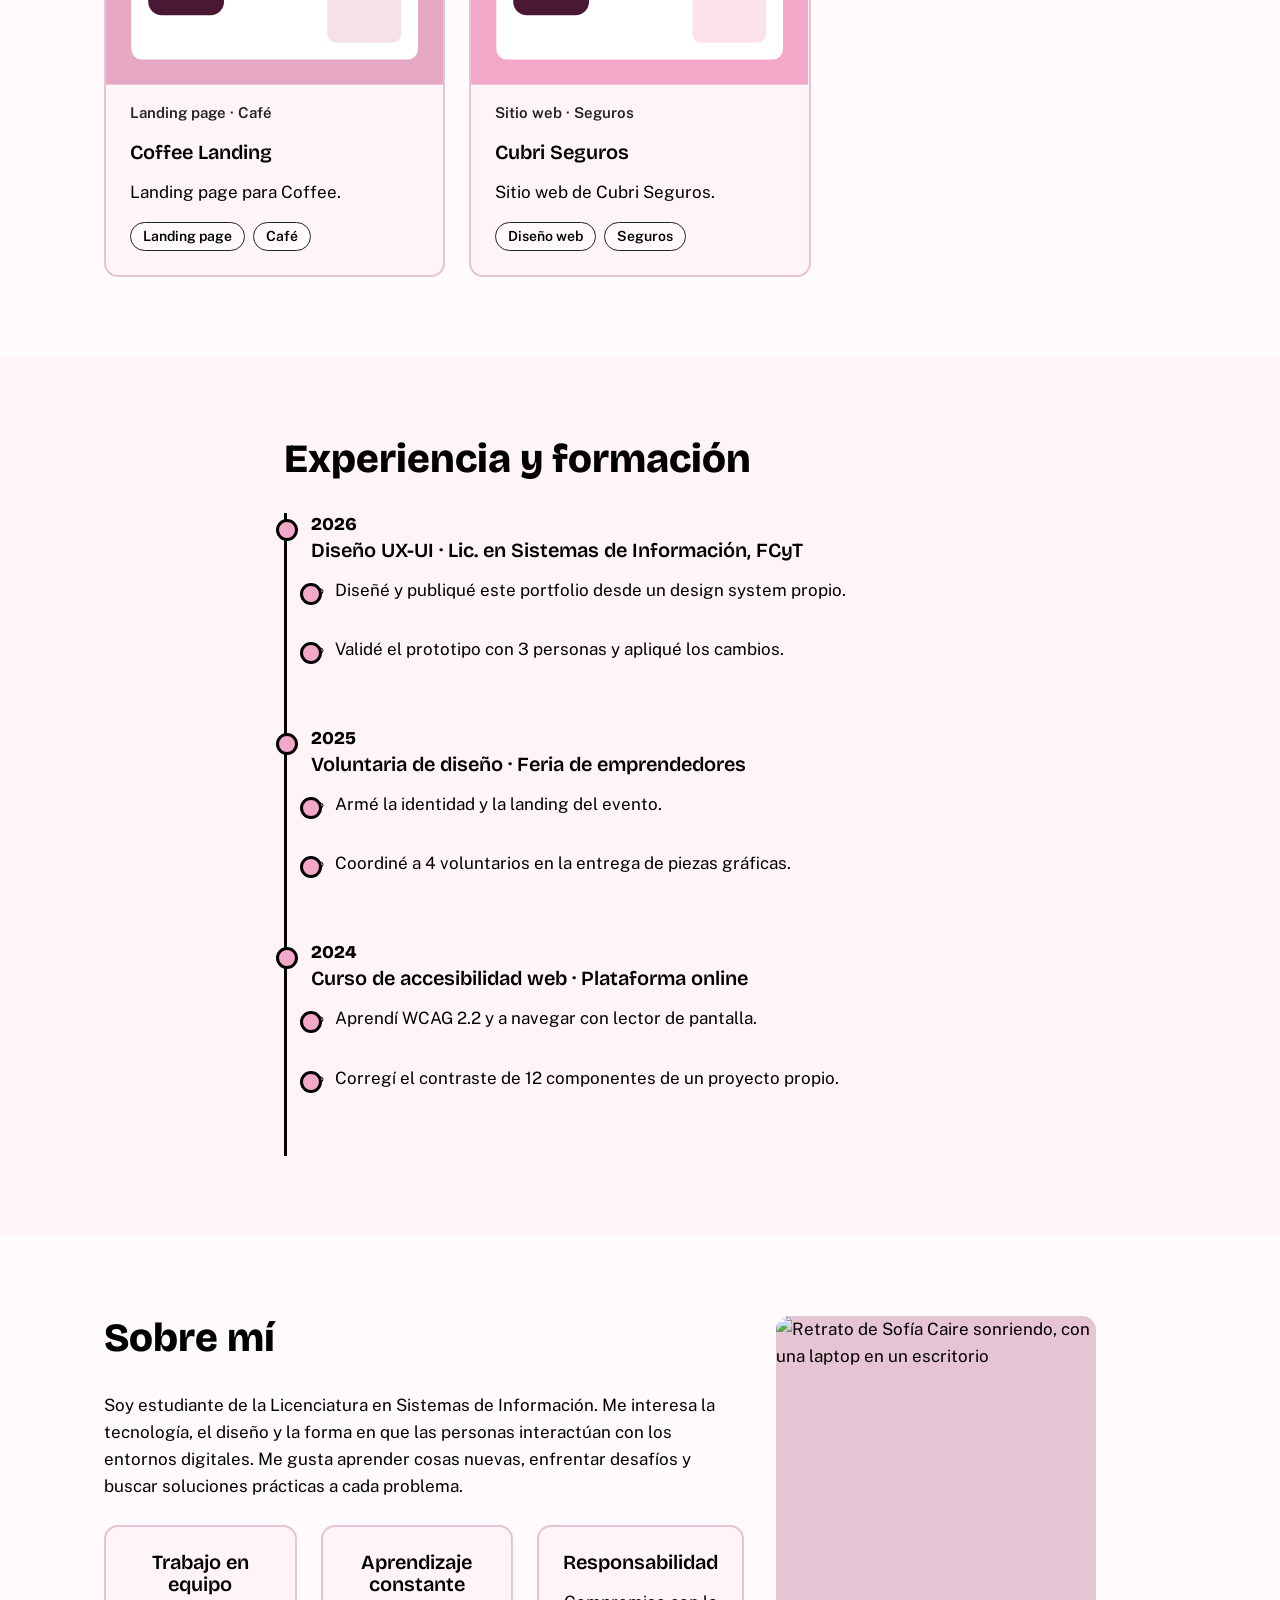
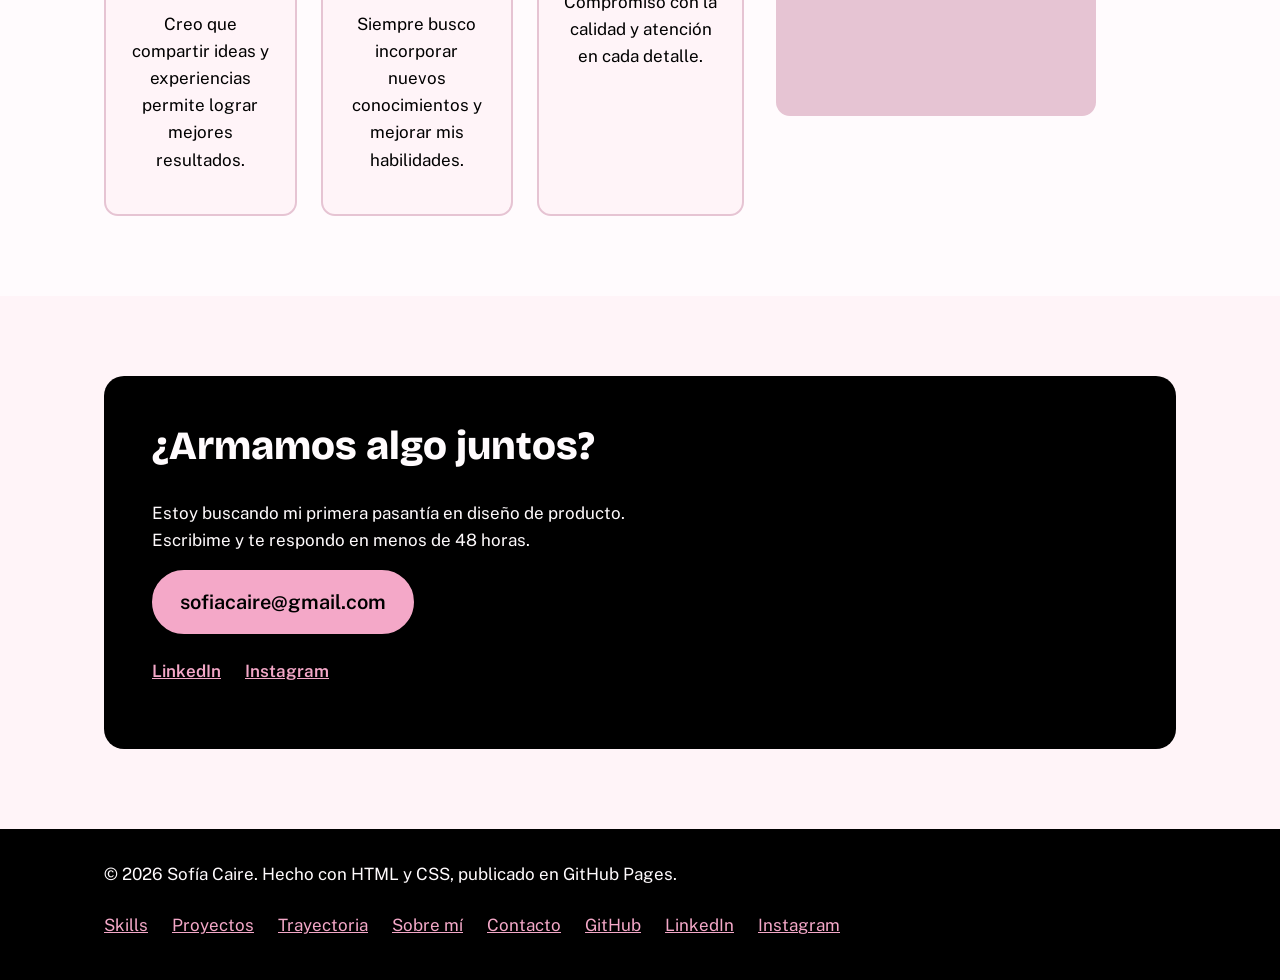
==== commit a21c2e49: "Modifiqué la información de sección "Sobre mi"" ====
--- a/index.html
+++ b/index.html
@@ -210,21 +210,23 @@
       <div class="wrap about">
         <div>
           <h2>Sobre mí</h2>
-          <p>Estudio Licenciatura en Sistemas de Información y me quedé con lo que más disfruto: que una persona use
-            algo sin pensar
-            cómo. Me gusta probar rápido con gente real, corregir y recién después pulir.</p>
+          <p>Soy estudiante de la Licenciatura en Sistemas de Información. Me interesa la tecnología, el diseño y la
+            forma en que las
+            personas interactúan con los entornos digitales. Me gusta aprender cosas nuevas, enfrentar desafíos y buscar
+            soluciones
+            prácticas a cada problema.</p>
           <div class="grid3 principles">
             <article class="card">
-              <h3>Probar antes de pulir</h3>
-              <p>Un test con 3 personas vale más que una opinión.</p>
+              <h3>Trabajo en equipo</h3>
+              <p>Creo que compartir ideas y experiencias permite lograr mejores resultados.</p>
             </article>
             <article class="card">
-              <h3>Accesible desde el inicio</h3>
-              <p>El contraste y el teclado se diseñan, no se parchean.</p>
+              <h3>Aprendizaje constante</h3>
+              <p>Siempre busco incorporar nuevos conocimientos y mejorar mis habilidades.</p>
             </article>
             <article class="card">
-              <h3>Simple y documentado</h3>
-              <p>Código limpio y decisiones escritas.</p>
+              <h3>Responsabilidad</h3>
+              <p>Compromiso con la calidad y atención en cada detalle.</p>
             </article>
           </div>
         </div>
@@ -277,6 +279,7 @@
         <a href="https://github.com/sofiacaire/" target="_blank" rel="noopener noreferrer">GitHub</a>
         <a href="https://www.linkedin.com/in/sofia-caire-a04543311" target="_blank"
           rel="noopener noreferrer">LinkedIn</a>
+        <a href="https://www.instagram.com/sofia_caire" target="_blank" rel="noopener noreferrer">Instagram</a>
       </nav>
     </div>
   </footer>
--- a/styles.css
+++ b/styles.css
@@ -85,6 +85,7 @@
 .about{display:grid;gap:var(--s4)}
 .about img{border-radius:14px;width:100%;max-width:320px;background:var(--line)}
 .principles{margin-top:var(--s3)}
+.principles .card{text-align:center}
 
 .cta-block{background:var(--ink);color:var(--white);border-radius:20px;padding:var(--s5) var(--s3);text-align:left}
 .cta-block h2{color:var(--white)}
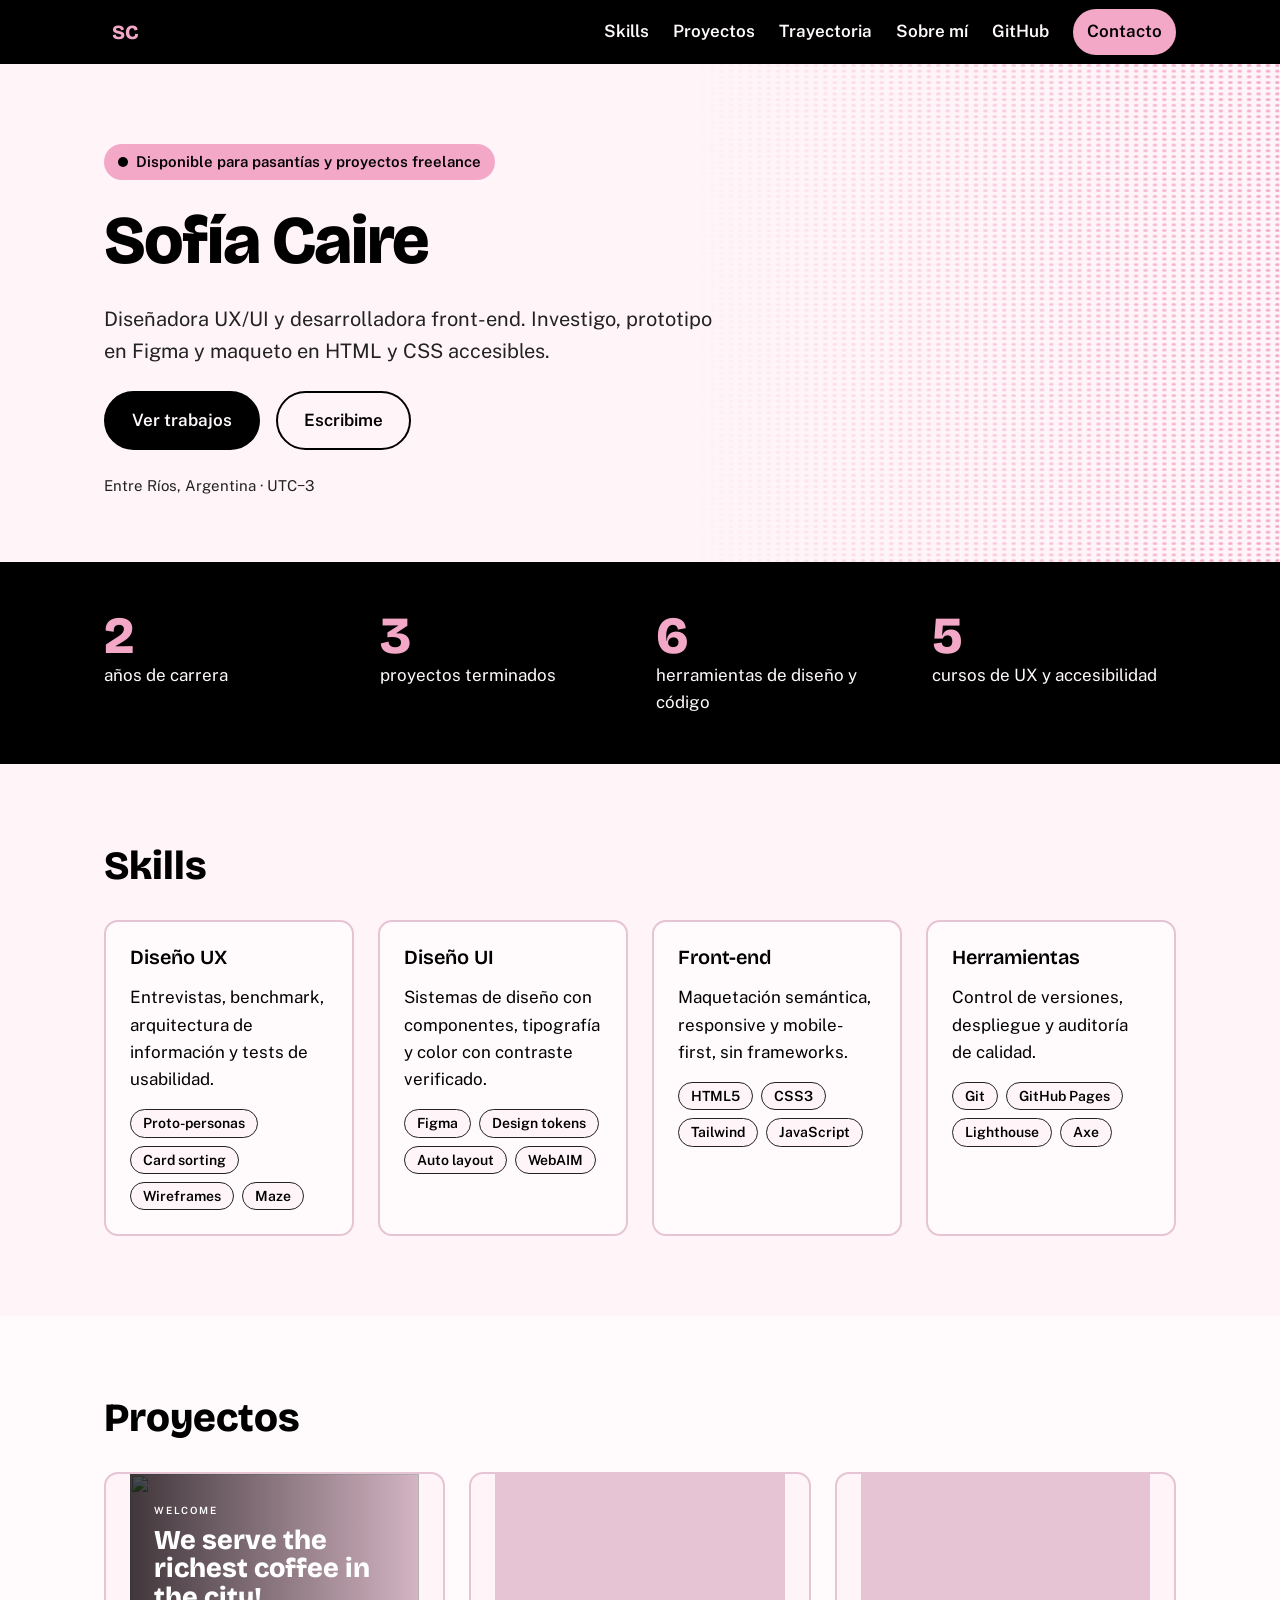
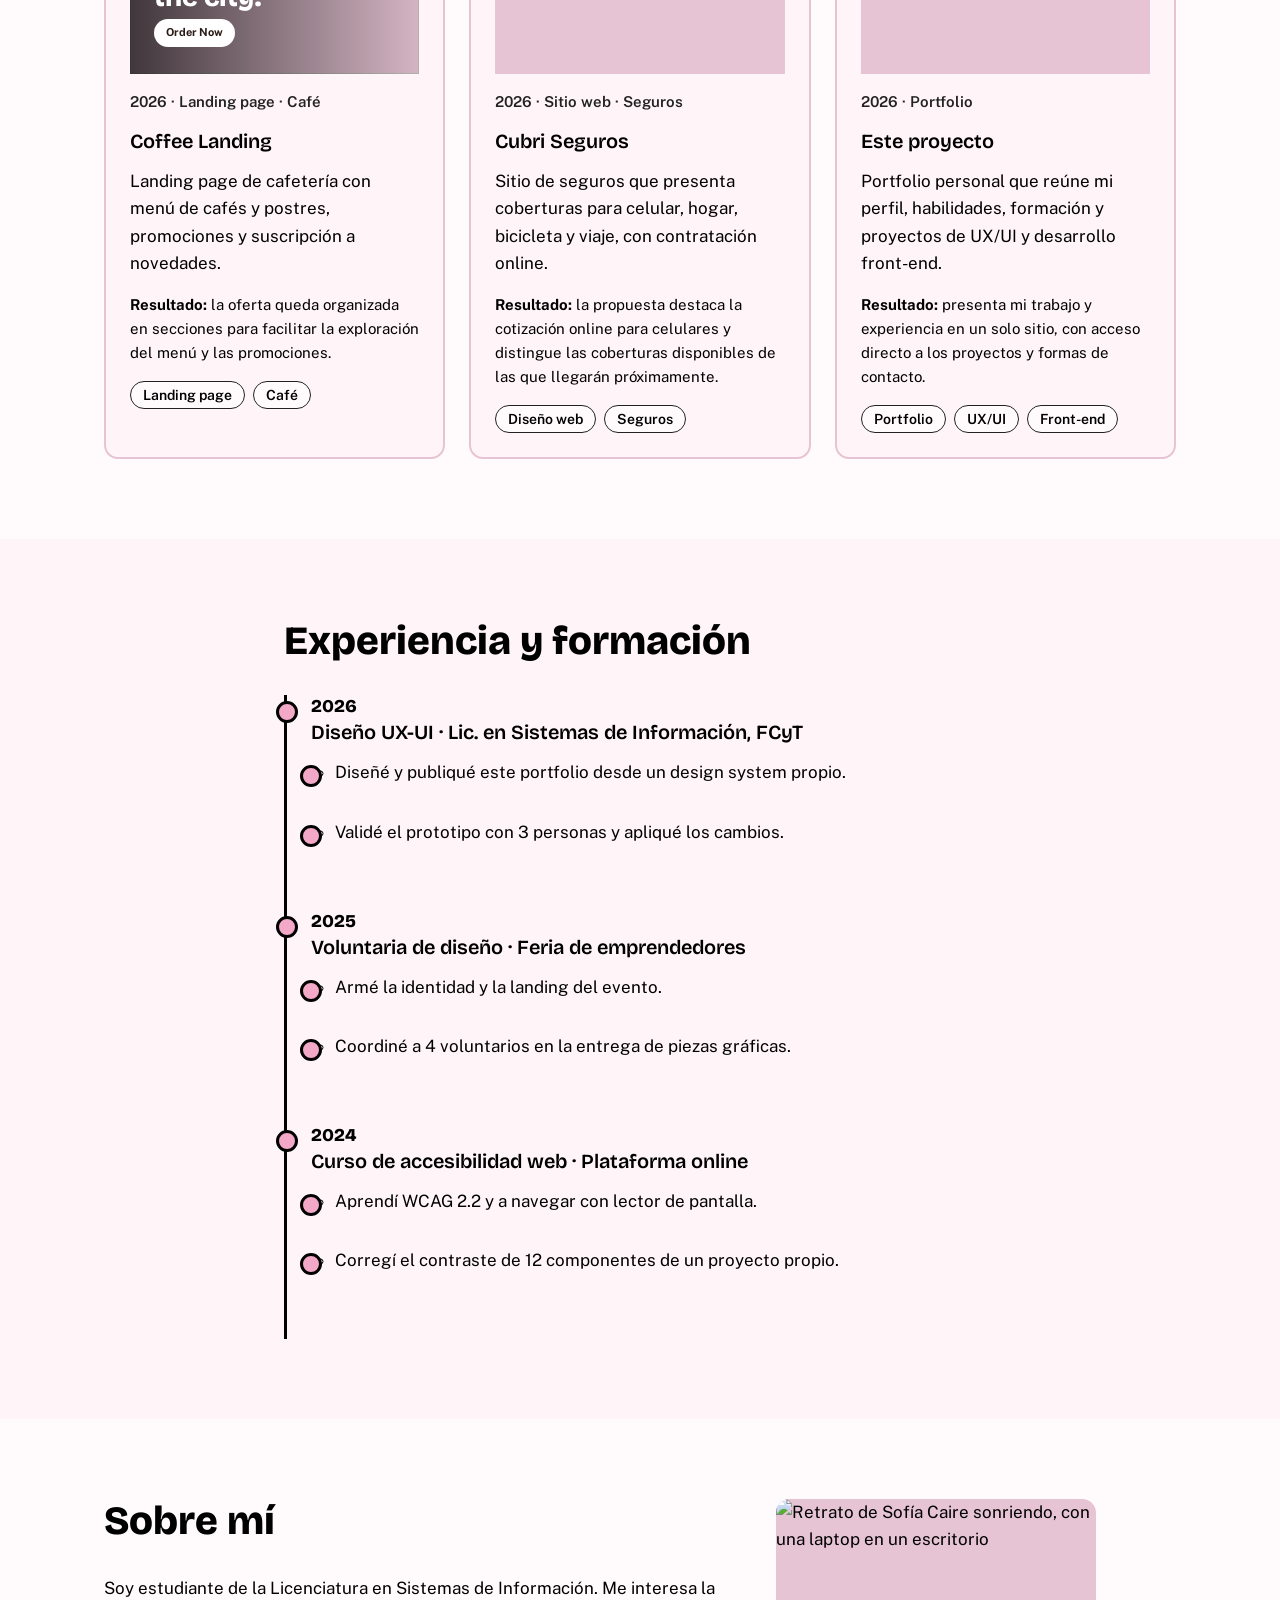
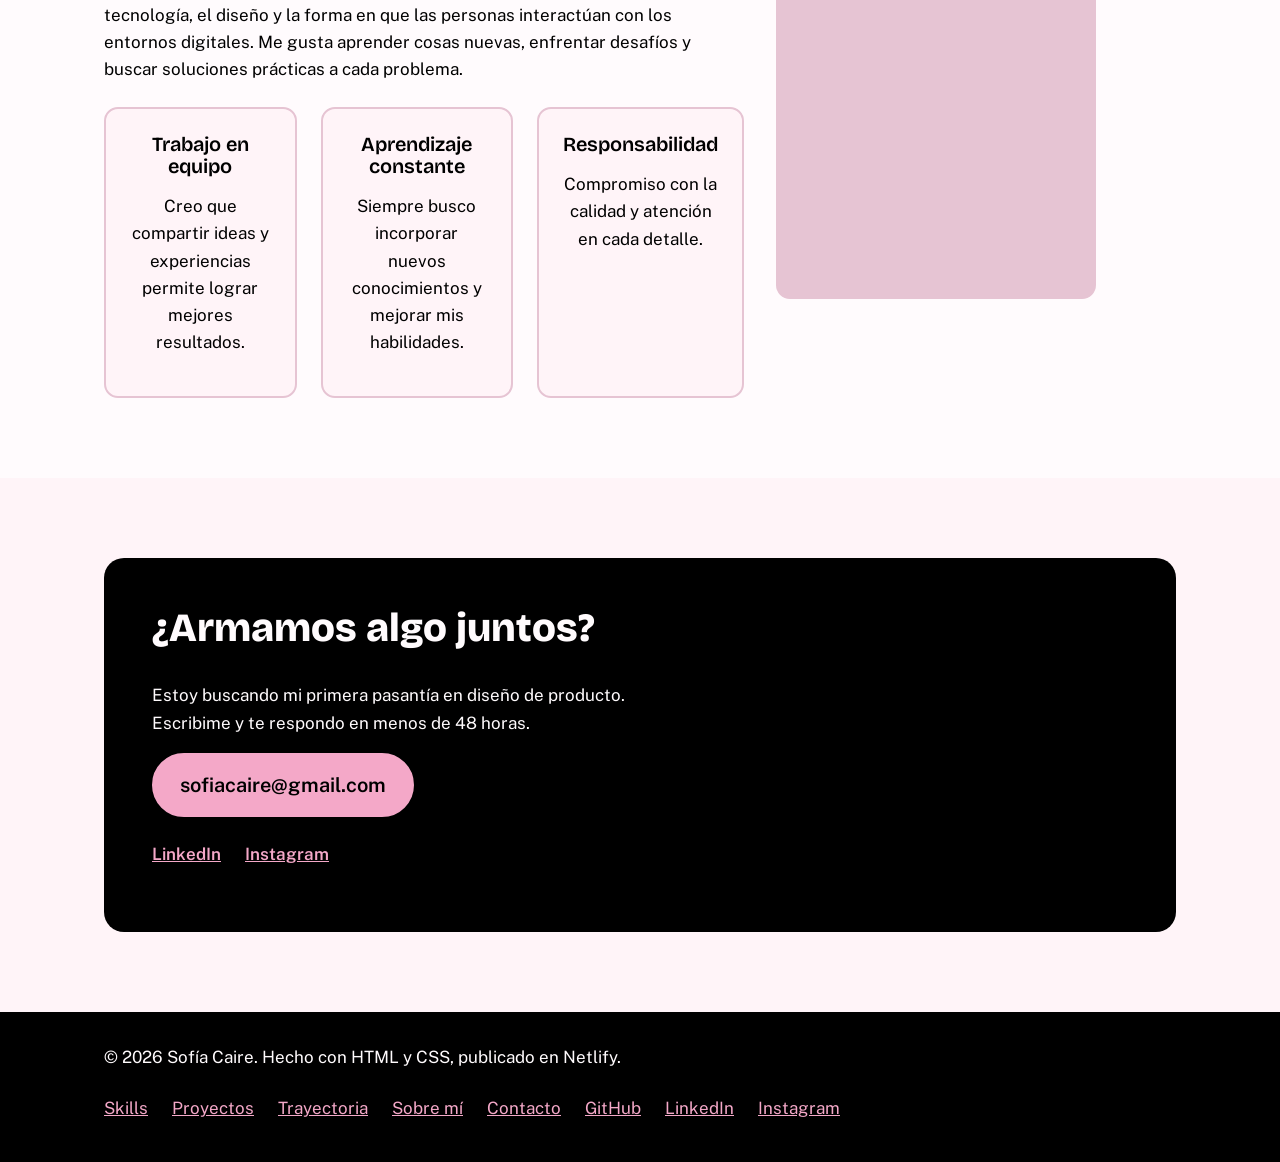
==== commit b61663e7: "Agrego proyectos, y modifico diseño del hero" ====
--- a/index.html
+++ b/index.html
@@ -25,18 +25,6 @@
 <body>
   <a class="skip" href="#main">Saltar al contenido</a>
 
-  <svg width="0" height="0" style="position:absolute" aria-hidden="true">
-    <symbol id="mock" viewBox="0 0 320 200">
-      <rect width="320" height="200" fill="var(--c)" />
-      <rect x="24" y="24" width="272" height="152" rx="10" fill="#fff" />
-      <rect x="40" y="40" width="90" height="12" rx="6" fill="var(--c)" />
-      <rect x="40" y="64" width="150" height="8" rx="4" fill="#c9d1cd" />
-      <rect x="40" y="80" width="120" height="8" rx="4" fill="#c9d1cd" />
-      <rect x="40" y="108" width="72" height="26" rx="13" fill="#4A1833" />
-      <rect x="210" y="40" width="70" height="120" rx="8" fill="var(--c)" opacity=".35" />
-    </symbol>
-  </svg>
-
   <header class="site-header">
     <div class="wrap bar">
       <a class="logo" href="#top" aria-label="Sofía Caire, ir al inicio">SC</a>
@@ -56,6 +44,22 @@
 
   <main id="main">
     <section class="hero" id="top">
+      <svg class="hero-art" viewBox="0 0 500 700" preserveAspectRatio="none" aria-hidden="true">
+        <defs>
+          <pattern id="hero-dots" width="8" height="8" patternUnits="userSpaceOnUse">
+            <circle cx="2" cy="2" r="2" fill="#F4A8C8" />
+          </pattern>
+          <linearGradient id="hero-dot-fade" x1="0" y1="0" x2="500" y2="0" gradientUnits="userSpaceOnUse">
+            <stop offset="0" stop-color="black" />
+            <stop offset=".3" stop-color="#555" />
+            <stop offset="1" stop-color="white" />
+          </linearGradient>
+          <mask id="hero-dots-mask" maskUnits="userSpaceOnUse" x="0" y="0" width="500" height="700">
+            <rect width="500" height="700" fill="url(#hero-dot-fade)" />
+          </mask>
+        </defs>
+        <path fill="url(#hero-dots)" mask="url(#hero-dots-mask)" d="M0 0H500V700H0Z" />
+      </svg>
       <div class="wrap">
         <p class="badge"><span aria-hidden="true" class="dot"></span>Disponible para pasantías y proyectos freelance</p>
         <h1>Sofía Caire<br></h1>
@@ -80,7 +84,7 @@
           <p>proyectos terminados</p>
         </div>
         <div>
-          <p class="num">4</p>
+          <p class="num">6</p>
           <p>herramientas de diseño y código</p>
         </div>
         <div>
@@ -131,7 +135,7 @@
               <li>Git</li>
               <li>GitHub Pages</li>
               <li>Lighthouse</li>
-              <li>axe</li>
+              <li>Axe</li>
             </ul>
           </article>
         </div>
@@ -142,32 +146,59 @@
       <div class="wrap">
         <h2>Proyectos</h2>
         <div class="grid3">
-          <article class="card project" style="--c:#E6A7C2">
-            <svg viewBox="0 0 320 200" width="320" height="200" role="img" aria-label="Vista previa de Coffee Landing"
-              loading="lazy">
-              <use href="#mock" />
-            </svg>
-            <p class="year">Landing page · Café</p>
+          <article class="card project">
+            <div class="project-preview coffee-preview">
+              <img src="https://sofia-caire.netlify.app/assets/img/hero.jpg" alt="" loading="lazy">
+              <div class="coffee-preview__content" aria-hidden="true">
+                <span>WELCOME</span>
+                <strong>We serve the richest coffee in the city!</strong>
+                <span class="coffee-preview__button">Order Now</span>
+              </div>
+            </div>
+            <p class="year">2026 · Landing page · Café</p>
             <h3><a class="stretch" href="https://sofia-caire.netlify.app/" target="_blank"
                 rel="noopener noreferrer">Coffee Landing</a></h3>
-            <p>Landing page para Coffee.</p>
+            <p>Landing page de cafetería con menú de cafés y postres, promociones y suscripción a novedades.</p>
+            <p class="result"><strong>Resultado:</strong> la oferta queda organizada en secciones para facilitar la
+              exploración del menú y las promociones.</p>
             <ul class="chips">
               <li>Landing page</li>
               <li>Café</li>
             </ul>
           </article>
-          <article class="card project" style="--c:#F4A8C8">
-            <svg viewBox="0 0 320 200" width="320" height="200" role="img"
-              aria-label="Vista previa del sitio web de Cubri Seguros" loading="lazy">
-              <use href="#mock" />
-            </svg>
-            <p class="year">Sitio web · Seguros</p>
+          <article class="card project">
+            <div class="project-preview">
+              <iframe src="https://cubriseguros-caire.netlify.app/" title="Vista previa de Cubri Seguros" loading="lazy"
+                tabindex="-1" aria-hidden="true"></iframe>
+            </div>
+            <p class="year">2026 · Sitio web · Seguros</p>
             <h3><a class="stretch" href="https://cubriseguros-caire.netlify.app/" target="_blank"
                 rel="noopener noreferrer">Cubri Seguros</a></h3>
-            <p>Sitio web de Cubri Seguros.</p>
+            <p>Sitio de seguros que presenta coberturas para celular, hogar, bicicleta y viaje, con contratación online.
+            </p>
+            <p class="result"><strong>Resultado:</strong> la propuesta destaca la cotización online para celulares y
+              distingue las coberturas disponibles de las que llegarán próximamente.</p>
             <ul class="chips">
               <li>Diseño web</li>
               <li>Seguros</li>
+            </ul>
+          </article>
+          <article class="card project">
+            <div class="project-preview">
+              <iframe src="https://sofiacaire-blog.netlify.app/" title="Vista previa de Este proyecto" loading="lazy"
+                tabindex="-1" aria-hidden="true"></iframe>
+            </div>
+            <p class="year">2026 · Portfolio</p>
+            <h3><a class="stretch" href="https://sofiacaire-blog.netlify.app/" target="_blank"
+                rel="noopener noreferrer">Este proyecto</a></h3>
+            <p>Portfolio personal que reúne mi perfil, habilidades, formación y proyectos de UX/UI y desarrollo
+              front-end.</p>
+            <p class="result"><strong>Resultado:</strong> presenta mi trabajo y experiencia en un solo sitio, con
+              acceso directo a los proyectos y formas de contacto.</p>
+            <ul class="chips">
+              <li>Portfolio</li>
+              <li>UX/UI</li>
+              <li>Front-end</li>
             </ul>
           </article>
         </div>
@@ -251,28 +282,9 @@
     </section>
   </main>
 
-  <dialog id="case" aria-labelledby="case-title">
-    <article>
-      <button class="close" data-close aria-label="Cerrar caso de estudio">Cerrar</button>
-      <h2 id="case-title">Turnos: caso de estudio</h2>
-      <h3>Problema</h3>
-      <p>En el centro de salud, 7 de cada 10 turnos se pedían por teléfono y la línea estaba ocupada casi todo el día.
-      </p>
-      <h3>Proceso</h3>
-      <p>Entrevisté a 4 personas, comparé 3 sistemas de turnos y ordené el contenido con card sorting. Dibujé wireframes
-        mobile y desktop y armé el prototipo en Figma.</p>
-      <h3>Solución</h3>
-      <p>Un flujo de 3 pasos (especialidad, día, confirmación) con botones grandes, contraste AA y recordatorio por
-        WhatsApp.</p>
-      <h3>Resultado</h3>
-      <p>En el test con 5 personas, todas reservaron sin ayuda. El tiempo bajó de 95 a 38 segundos. Cambié la etiqueta
-        «Prestación» por «Especialidad» porque 3 personas dudaron.</p>
-    </article>
-  </dialog>
-
   <footer class="site-footer">
     <div class="wrap">
-      <p>© 2026 Sofía Caire. Hecho con HTML y CSS, publicado en GitHub Pages.</p>
+      <p>© 2026 Sofía Caire. Hecho con HTML y CSS, publicado en Netlify.</p>
       <nav aria-label="Pie de página">
         <a href="#skills">Skills</a><a href="#projects">Proyectos</a><a href="#experience">Trayectoria</a><a
           href="#about">Sobre mí</a><a href="#contact">Contacto</a>
@@ -294,10 +306,6 @@
       nav.addEventListener('click', function (e) {
         if (e.target.tagName === 'A') { btn.setAttribute('aria-expanded', 'false'); nav.classList.remove('open'); }
       });
-      var d = document.getElementById('case');
-      document.querySelector('[data-open]').addEventListener('click', function () { d.showModal(); });
-      d.querySelector('[data-close]').addEventListener('click', function () { d.close(); });
-      d.addEventListener('click', function (e) { if (e.target === d) d.close(); });
     })();
   </script>
 </body>
--- a/styles.css
+++ b/styles.css
@@ -1,127 +1,666 @@
-:root{
-  --ink:#000; --ink-2:#222; --paper:#FFF4F8; --white:#FFFBFD;
-  --accent:#F4A8C8; --link:#000; --line:#E6C4D3;
-  --s1:8px; --s2:16px; --s3:24px; --s4:32px; --s5:48px; --s6:80px;
-  --f-display:"Bricolage Grotesque",system-ui,sans-serif;
-  --f-body:"Public Sans",system-ui,sans-serif;
-}
-*{box-sizing:border-box}
-html{scroll-behavior:smooth;scroll-padding-top:80px}
-body{margin:0;background:var(--paper);color:var(--ink);font:400 1.0625rem/1.6 var(--f-body)}
-img,svg{max-width:100%;height:auto;display:block}
-h1,h2,h3{font-family:var(--f-display);line-height:1.1;margin:0 0 var(--s2)}
-h1{font-size:clamp(2.25rem,6vw,4.25rem);font-weight:800;letter-spacing:-.02em;max-width:18ch}
-h2{font-size:clamp(1.75rem,4vw,2.5rem);font-weight:800;margin-bottom:var(--s4)}
-h3{font-size:1.25rem;font-weight:600}
-p{margin:0 0 var(--s2)}
-a{color:var(--link)}
-.wrap{max-width:1120px;margin:0 auto;padding:0 var(--s3)}
-.narrow{max-width:760px}
-.skip{position:absolute;left:var(--s2);top:-100px;background:var(--accent);color:var(--ink);padding:var(--s1) var(--s2);z-index:100;border-radius:6px}
-.skip:focus-visible{top:var(--s1)}
-:focus-visible{outline:3px solid var(--ink);outline-offset:3px;box-shadow:0 0 0 6px var(--accent)}
-
-.site-header{position:sticky;top:0;z-index:50;background:var(--ink)}
-.bar{display:flex;align-items:center;justify-content:space-between;min-height:64px}
-.logo{font:800 1.25rem var(--f-display);color:var(--accent);text-decoration:none;padding:var(--s1)}
-.menu-btn{display:inline-block;background:none;color:var(--white);border:2px solid var(--white);border-radius:8px;padding:var(--s1) var(--s2);font:600 1rem var(--f-body);cursor:pointer;min-height:44px}
-.menu-btn:hover{background:var(--white);color:var(--ink)}
-nav ul{list-style:none;margin:0;padding:0}
-#nav{display:none;position:absolute;top:64px;left:0;right:0;background:var(--ink);padding:var(--s2) var(--s3) var(--s3)}
-#nav.open{display:block}
-#nav li{padding:var(--s1) 0}
-#nav a{color:var(--white);text-decoration:none;font-weight:600;display:inline-block;padding:var(--s1) 0}
-#nav a:hover{color:var(--accent);text-decoration:underline}
-#nav a.btn{color:var(--ink)}
-
-.btn{display:inline-block;background:var(--ink);color:var(--white);text-decoration:none;font-weight:600;padding:14px 26px;border-radius:999px;border:2px solid var(--ink);min-height:48px;transition:transform .15s,background .15s}
-.btn:hover{background:var(--ink-2);border-color:var(--ink-2)}
-.btn:active{transform:translateY(2px)}
-.btn-ghost{background:transparent;color:var(--ink)}
-.btn-ghost:hover{background:var(--ink);color:var(--white)}
-.btn-sm{background:var(--accent);color:var(--ink);border-color:var(--accent);padding:8px 20px;min-height:44px}
-.btn-sm:hover{background:var(--white);border-color:var(--white)}
-.btn-accent{background:var(--accent);color:var(--ink);border-color:var(--accent);font-size:1.25rem}
-.btn-accent:hover{background:var(--white);border-color:var(--white)}
-
-.hero{padding:var(--s6) 0 var(--s5)}
-.badge{display:inline-flex;align-items:center;gap:var(--s1);background:var(--accent);color:var(--ink);font-weight:600;font-size:.9375rem;padding:6px 14px;border-radius:999px;margin-bottom:var(--s3)}
-.dot{width:10px;height:10px;border-radius:50%;background:var(--ink)}
-.lead{font-size:1.25rem;max-width:52ch;color:var(--ink-2);margin:var(--s3) 0}
-.actions{display:flex;flex-wrap:wrap;gap:var(--s2);margin-bottom:var(--s3)}
-.meta{color:var(--ink-2);font-size:.9375rem}
-
-.metrics{background:var(--ink);color:var(--white);padding:var(--s5) 0}
-.metrics p{margin:0}
-.num{font:800 3.25rem/1 var(--f-display);color:var(--accent)}
-.grid4{display:grid;grid-template-columns:1fr 1fr;gap:var(--s4)}
-
-.section{padding:var(--s6) 0}
-.alt{background:var(--white)}
-.grid3{display:grid;grid-template-columns:1fr;gap:var(--s3)}
-.card{background:var(--white);border:2px solid var(--line);border-radius:14px;padding:var(--s3);position:relative}
-.alt .card{background:var(--paper)}
-.chips{list-style:none;margin:0;padding:0;display:flex;flex-wrap:wrap;gap:var(--s1)}
-.chips li{background:var(--paper);border:1px solid var(--ink-2);border-radius:999px;padding:2px 12px;font-size:.875rem;font-weight:600}
-.alt .chips li{background:var(--white)}
-
-.project{padding:0;overflow:hidden;transition:transform .2s,border-color .2s}
-.project:hover,.project:focus-within{transform:translateY(-6px);border-color:var(--ink)}
-.project>*:not(svg){margin-left:var(--s3);margin-right:var(--s3)}
-.project .chips{margin-bottom:var(--s3)}
-.project svg{width:100%}
-.year{margin-top:var(--s2);font-size:.9375rem;color:var(--ink-2);font-weight:600}
-.result{font-size:.9375rem}
-.stretch{color:var(--ink);text-decoration:none;background:none;border:0;padding:0;font:inherit;text-align:left;cursor:pointer}
-.stretch::after{content:"";position:absolute;inset:0}
-.stretch:hover{text-decoration:underline}
-
-.timeline{list-style:none;margin:0;padding:0 0 0 var(--s3);border-left:3px solid var(--ink)}
-.timeline li{position:relative;padding-bottom:var(--s4)}
-.timeline li::before{content:"";position:absolute;left:-35px;top:6px;width:16px;height:16px;border-radius:50%;background:var(--accent);border:3px solid var(--ink)}
-.period{font:800 1.125rem var(--f-display);margin-bottom:4px}
-.timeline ul{margin:0;padding-left:var(--s3)}
-
-.about{display:grid;gap:var(--s4)}
-.about img{border-radius:14px;width:100%;max-width:320px;background:var(--line)}
-.principles{margin-top:var(--s3)}
-.principles .card{text-align:center}
-
-.cta-block{background:var(--ink);color:var(--white);border-radius:20px;padding:var(--s5) var(--s3);text-align:left}
-.cta-block h2{color:var(--white)}
-.cta-block p{max-width:50ch}
-.links{display:flex;flex-wrap:wrap;gap:var(--s3);margin-top:var(--s3)}
-.links a{color:var(--accent);font-weight:600}
-.links a:hover{color:var(--white)}
-
-.site-footer{background:var(--ink);color:var(--white);padding:var(--s4) 0}
-.site-footer nav{display:flex;flex-wrap:wrap;gap:var(--s1) var(--s3)}
-.site-footer a{color:var(--accent);padding:var(--s1) 0;display:inline-block}
-.site-footer a:hover{color:var(--white)}
-
-dialog{border:0;border-radius:16px;padding:0;max-width:640px;width:calc(100% - 32px);background:var(--white);color:var(--ink)}
-dialog::backdrop{background:rgba(74,24,51,.7)}
-dialog article{padding:var(--s4) var(--s3)}
-dialog h3{margin-top:var(--s3)}
-.close{float:right;background:var(--ink);color:var(--white);border:0;border-radius:999px;padding:10px 20px;font:600 1rem var(--f-body);cursor:pointer;min-height:44px}
-.close:hover{background:var(--ink-2)}
-
-@media (min-width:768px){
-  .menu-btn{display:none}
-  #nav,#nav.open{display:block;position:static;padding:0;background:none}
-  nav ul{display:flex;align-items:center;gap:var(--s3)}
-  #nav li{padding:0}
-  .grid4{grid-template-columns:repeat(4,1fr)}
-  .grid3{grid-template-columns:repeat(2,1fr)}
-  .about{grid-template-columns:1.6fr 1fr;align-items:start}
-  .cta-block{padding:var(--s5)}
-}
-@media (min-width:1280px){
-  .grid3{grid-template-columns:repeat(3,1fr)}
-  #skills .grid3{grid-template-columns:repeat(4,1fr)}
-}
-@media (prefers-reduced-motion:reduce){
-  html{scroll-behavior:auto}
-  *{transition:none!important}
-  .project:hover,.project:focus-within{transform:none}
-}
+:root {
+  --ink: #000;
+  --ink-2: #222;
+  --paper: #FFF4F8;
+  --white: #FFFBFD;
+  --accent: #F4A8C8;
+  --link: #000;
+  --line: #E6C4D3;
+  --s1: 8px;
+  --s2: 16px;
+  --s3: 24px;
+  --s4: 32px;
+  --s5: 48px;
+  --s6: 80px;
+  --f-display: "Bricolage Grotesque", system-ui, sans-serif;
+  --f-body: "Public Sans", system-ui, sans-serif;
+}
+
+* {
+  box-sizing: border-box
+}
+
+html {
+  scroll-behavior: smooth;
+  scroll-padding-top: 80px
+}
+
+body {
+  margin: 0;
+  background: var(--paper);
+  color: var(--ink);
+  font: 400 1.0625rem/1.6 var(--f-body)
+}
+
+img,
+svg {
+  max-width: 100%;
+  height: auto;
+  display: block
+}
+
+h1,
+h2,
+h3 {
+  font-family: var(--f-display);
+  line-height: 1.1;
+  margin: 0 0 var(--s2)
+}
+
+h1 {
+  font-size: clamp(2.25rem, 6vw, 4.25rem);
+  font-weight: 800;
+  letter-spacing: -.02em;
+  max-width: 18ch
+}
+
+h2 {
+  font-size: clamp(1.75rem, 4vw, 2.5rem);
+  font-weight: 800;
+  margin-bottom: var(--s4)
+}
+
+h3 {
+  font-size: 1.25rem;
+  font-weight: 600
+}
+
+p {
+  margin: 0 0 var(--s2)
+}
+
+a {
+  color: var(--link)
+}
+
+.wrap {
+  max-width: 1120px;
+  margin: 0 auto;
+  padding: 0 var(--s3)
+}
+
+.narrow {
+  max-width: 760px
+}
+
+.skip {
+  position: absolute;
+  left: var(--s2);
+  top: -100px;
+  background: var(--accent);
+  color: var(--ink);
+  padding: var(--s1) var(--s2);
+  z-index: 100;
+  border-radius: 6px
+}
+
+.skip:focus-visible {
+  top: var(--s1)
+}
+
+:focus-visible {
+  outline: 3px solid var(--ink);
+  outline-offset: 3px;
+  box-shadow: 0 0 0 6px var(--accent)
+}
+
+.site-header {
+  position: sticky;
+  top: 0;
+  z-index: 50;
+  background: var(--ink)
+}
+
+.bar {
+  display: flex;
+  align-items: center;
+  justify-content: space-between;
+  min-height: 64px
+}
+
+.logo {
+  font: 800 1.25rem var(--f-display);
+  color: var(--accent);
+  text-decoration: none;
+  padding: var(--s1)
+}
+
+.menu-btn {
+  display: inline-block;
+  background: none;
+  color: var(--white);
+  border: 2px solid var(--white);
+  border-radius: 8px;
+  padding: var(--s1) var(--s2);
+  font: 600 1rem var(--f-body);
+  cursor: pointer;
+  min-height: 44px
+}
+
+.menu-btn:hover {
+  background: var(--white);
+  color: var(--ink)
+}
+
+nav ul {
+  list-style: none;
+  margin: 0;
+  padding: 0
+}
+
+#nav {
+  display: none;
+  position: absolute;
+  top: 64px;
+  left: 0;
+  right: 0;
+  background: var(--ink);
+  padding: var(--s2) var(--s3) var(--s3)
+}
+
+#nav.open {
+  display: block
+}
+
+#nav li {
+  padding: var(--s1) 0
+}
+
+#nav a {
+  color: var(--white);
+  text-decoration: none;
+  font-weight: 600;
+  display: inline-block;
+  padding: var(--s1) 0
+}
+
+#nav a:hover {
+  color: var(--accent);
+  text-decoration: underline
+}
+
+#nav a.btn {
+  color: var(--ink);
+  padding: 7px 12px
+}
+
+.btn {
+  display: inline-block;
+  background: var(--ink);
+  color: var(--white);
+  text-decoration: none;
+  font-weight: 600;
+  padding: 14px 26px;
+  border-radius: 999px;
+  border: 2px solid var(--ink);
+  min-height: 48px;
+  transition: transform .15s, background .15s
+}
+
+.btn:hover {
+  background: var(--ink-2);
+  border-color: var(--ink-2)
+}
+
+.btn:active {
+  transform: translateY(2px)
+}
+
+.btn-ghost {
+  background: transparent;
+  color: var(--ink)
+}
+
+.btn-ghost:hover {
+  background: var(--ink);
+  color: var(--white)
+}
+
+.btn-sm {
+  background: var(--accent);
+  color: var(--ink);
+  border-color: var(--accent);
+  padding: 7px 12px;
+  min-height: 44px
+}
+
+.btn-sm:hover {
+  background: var(--white);
+  border-color: var(--white)
+}
+
+.btn-accent {
+  background: var(--accent);
+  color: var(--ink);
+  border-color: var(--accent);
+  font-size: 1.25rem
+}
+
+.btn-accent:hover {
+  background: var(--white);
+  border-color: var(--white)
+}
+
+.hero {
+  position: relative;
+  padding: var(--s6) 0 var(--s5)
+}
+
+.hero-art {
+  display: none;
+  fill: var(--accent);
+}
+
+.badge {
+  display: inline-flex;
+  align-items: center;
+  gap: var(--s1);
+  background: var(--accent);
+  color: var(--ink);
+  font-weight: 600;
+  font-size: .9375rem;
+  padding: 6px 14px;
+  border-radius: 999px;
+  margin-bottom: var(--s3)
+}
+
+.dot {
+  width: 10px;
+  height: 10px;
+  border-radius: 50%;
+  background: var(--ink)
+}
+
+.lead {
+  font-size: 1.25rem;
+  max-width: 52ch;
+  color: var(--ink-2);
+  margin: var(--s3) 0
+}
+
+.actions {
+  display: flex;
+  flex-wrap: wrap;
+  gap: var(--s2);
+  margin-bottom: var(--s3)
+}
+
+.meta {
+  color: var(--ink-2);
+  font-size: .9375rem
+}
+
+.metrics {
+  background: var(--ink);
+  color: var(--white);
+  padding: var(--s5) 0
+}
+
+.metrics p {
+  margin: 0
+}
+
+.num {
+  font: 800 3.25rem/1 var(--f-display);
+  color: var(--accent)
+}
+
+.grid4 {
+  display: grid;
+  grid-template-columns: 1fr 1fr;
+  gap: var(--s4)
+}
+
+.section {
+  padding: var(--s6) 0
+}
+
+.alt {
+  background: var(--white)
+}
+
+.grid3 {
+  display: grid;
+  grid-template-columns: 1fr;
+  gap: var(--s3)
+}
+
+.card {
+  background: var(--white);
+  border: 2px solid var(--line);
+  border-radius: 14px;
+  padding: var(--s3);
+  position: relative
+}
+
+.alt .card {
+  background: var(--paper)
+}
+
+.chips {
+  list-style: none;
+  margin: 0;
+  padding: 0;
+  display: flex;
+  flex-wrap: wrap;
+  gap: var(--s1)
+}
+
+.chips li {
+  background: var(--paper);
+  border: 1px solid var(--ink-2);
+  border-radius: 999px;
+  padding: 2px 12px;
+  font-size: .875rem;
+  font-weight: 600
+}
+
+.alt .chips li {
+  background: var(--white)
+}
+
+.project {
+  padding: 0;
+  overflow: hidden;
+  transition: transform .2s, border-color .2s
+}
+
+.project:hover,
+.project:focus-within {
+  transform: translateY(-6px);
+  border-color: var(--ink)
+}
+
+.project>*:not(svg) {
+  margin-left: var(--s3);
+  margin-right: var(--s3)
+}
+
+.project .chips {
+  margin-bottom: var(--s3)
+}
+
+.project-preview {
+  height: 200px;
+  overflow: hidden;
+  position: relative;
+  background: var(--line)
+}
+
+.project-preview img {
+  width: 100%;
+  height: 100%;
+  object-fit: cover
+}
+
+.coffee-preview::after {
+  content: "";
+  position: absolute;
+  inset: 0;
+  background: linear-gradient(90deg, rgba(0, 0, 0, .72), rgba(0, 0, 0, .08))
+}
+
+.coffee-preview__content {
+  position: absolute;
+  z-index: 1;
+  inset: 0;
+  display: flex;
+  flex-direction: column;
+  align-items: flex-start;
+  justify-content: center;
+  gap: 8px;
+  padding: 24px;
+  color: #fff
+}
+
+.coffee-preview__content>span:first-child {
+  font-size: .625rem;
+  letter-spacing: .18em;
+  font-weight: 600
+}
+
+.coffee-preview__content strong {
+  max-width: 14ch;
+  font: 800 clamp(1.1rem, 3vw, 1.7rem)/1.05 var(--f-display)
+}
+
+.coffee-preview__button {
+  background: #fff;
+  color: #2b1b16;
+  border-radius: 999px;
+  padding: 5px 12px;
+  font-size: .6875rem;
+  font-weight: 700
+}
+
+.project-preview iframe {
+  width: 1280px;
+  height: 800px;
+  border: 0;
+  transform: scale(.25);
+  transform-origin: top left;
+  pointer-events: none
+}
+
+.year {
+  margin-top: var(--s2);
+  font-size: .9375rem;
+  color: var(--ink-2);
+  font-weight: 600
+}
+
+.result {
+  font-size: .9375rem
+}
+
+.stretch {
+  color: var(--ink);
+  text-decoration: none;
+  background: none;
+  border: 0;
+  padding: 0;
+  font: inherit;
+  text-align: left;
+  cursor: pointer
+}
+
+.stretch::after {
+  content: "";
+  position: absolute;
+  inset: 0
+}
+
+.stretch:hover {
+  text-decoration: underline
+}
+
+.timeline {
+  list-style: none;
+  margin: 0;
+  padding: 0 0 0 var(--s3);
+  border-left: 3px solid var(--ink)
+}
+
+.timeline li {
+  position: relative;
+  padding-bottom: var(--s4)
+}
+
+.timeline li::before {
+  content: "";
+  position: absolute;
+  left: -35px;
+  top: 6px;
+  width: 16px;
+  height: 16px;
+  border-radius: 50%;
+  background: var(--accent);
+  border: 3px solid var(--ink)
+}
+
+.period {
+  font: 800 1.125rem var(--f-display);
+  margin-bottom: 4px
+}
+
+.timeline ul {
+  margin: 0;
+  padding-left: var(--s3)
+}
+
+.about {
+  display: grid;
+  gap: var(--s4)
+}
+
+.about img {
+  border-radius: 14px;
+  width: 100%;
+  max-width: 320px;
+  background: var(--line)
+}
+
+.principles {
+  margin-top: var(--s3)
+}
+
+.principles .card {
+  text-align: center
+}
+
+.cta-block {
+  background: var(--ink);
+  color: var(--white);
+  border-radius: 20px;
+  padding: var(--s5) var(--s3);
+  text-align: left
+}
+
+.cta-block h2 {
+  color: var(--white)
+}
+
+.cta-block p {
+  max-width: 50ch
+}
+
+.links {
+  display: flex;
+  flex-wrap: wrap;
+  gap: var(--s3);
+  margin-top: var(--s3)
+}
+
+.links a {
+  color: var(--accent);
+  font-weight: 600
+}
+
+.links a:hover {
+  color: var(--white)
+}
+
+.site-footer {
+  background: var(--ink);
+  color: var(--white);
+  padding: var(--s4) 0
+}
+
+.site-footer nav {
+  display: flex;
+  flex-wrap: wrap;
+  gap: var(--s1) var(--s3)
+}
+
+.site-footer a {
+  color: var(--accent);
+  padding: var(--s1) 0;
+  display: inline-block
+}
+
+.site-footer a:hover {
+  color: var(--white)
+}
+
+@media (min-width:768px) {
+  .menu-btn {
+    display: none
+  }
+
+  #nav,
+  #nav.open {
+    display: block;
+    position: static;
+    padding: 0;
+    background: none
+  }
+
+  nav ul {
+    display: flex;
+    align-items: center;
+    gap: var(--s3)
+  }
+
+  #nav li {
+    padding: 0
+  }
+
+  .grid4 {
+    grid-template-columns: repeat(4, 1fr)
+  }
+
+  .grid3 {
+    grid-template-columns: repeat(2, 1fr)
+  }
+
+  .about {
+    grid-template-columns: 1.6fr 1fr;
+    align-items: start
+  }
+
+  .cta-block {
+    padding: var(--s5)
+  }
+}
+
+@media (min-width:1200px) {
+  .hero-art {
+    display: block;
+    position: absolute;
+    width: clamp(520px, 46vw, 800px);
+    height: 100%;
+    right: 0;
+    top: 0;
+    pointer-events: none;
+  }
+
+  .hero .wrap {
+    position: relative;
+    z-index: 1;
+  }
+}
+
+@media (min-width:1280px) {
+  .grid3 {
+    grid-template-columns: repeat(3, 1fr)
+  }
+
+  #skills .grid3 {
+    grid-template-columns: repeat(4, 1fr)
+  }
+}
+
+@media (prefers-reduced-motion:reduce) {
+  html {
+    scroll-behavior: auto
+  }
+
+  * {
+    transition: none !important
+  }
+
+  .project:hover,
+  .project:focus-within {
+    transform: none
+  }
+}
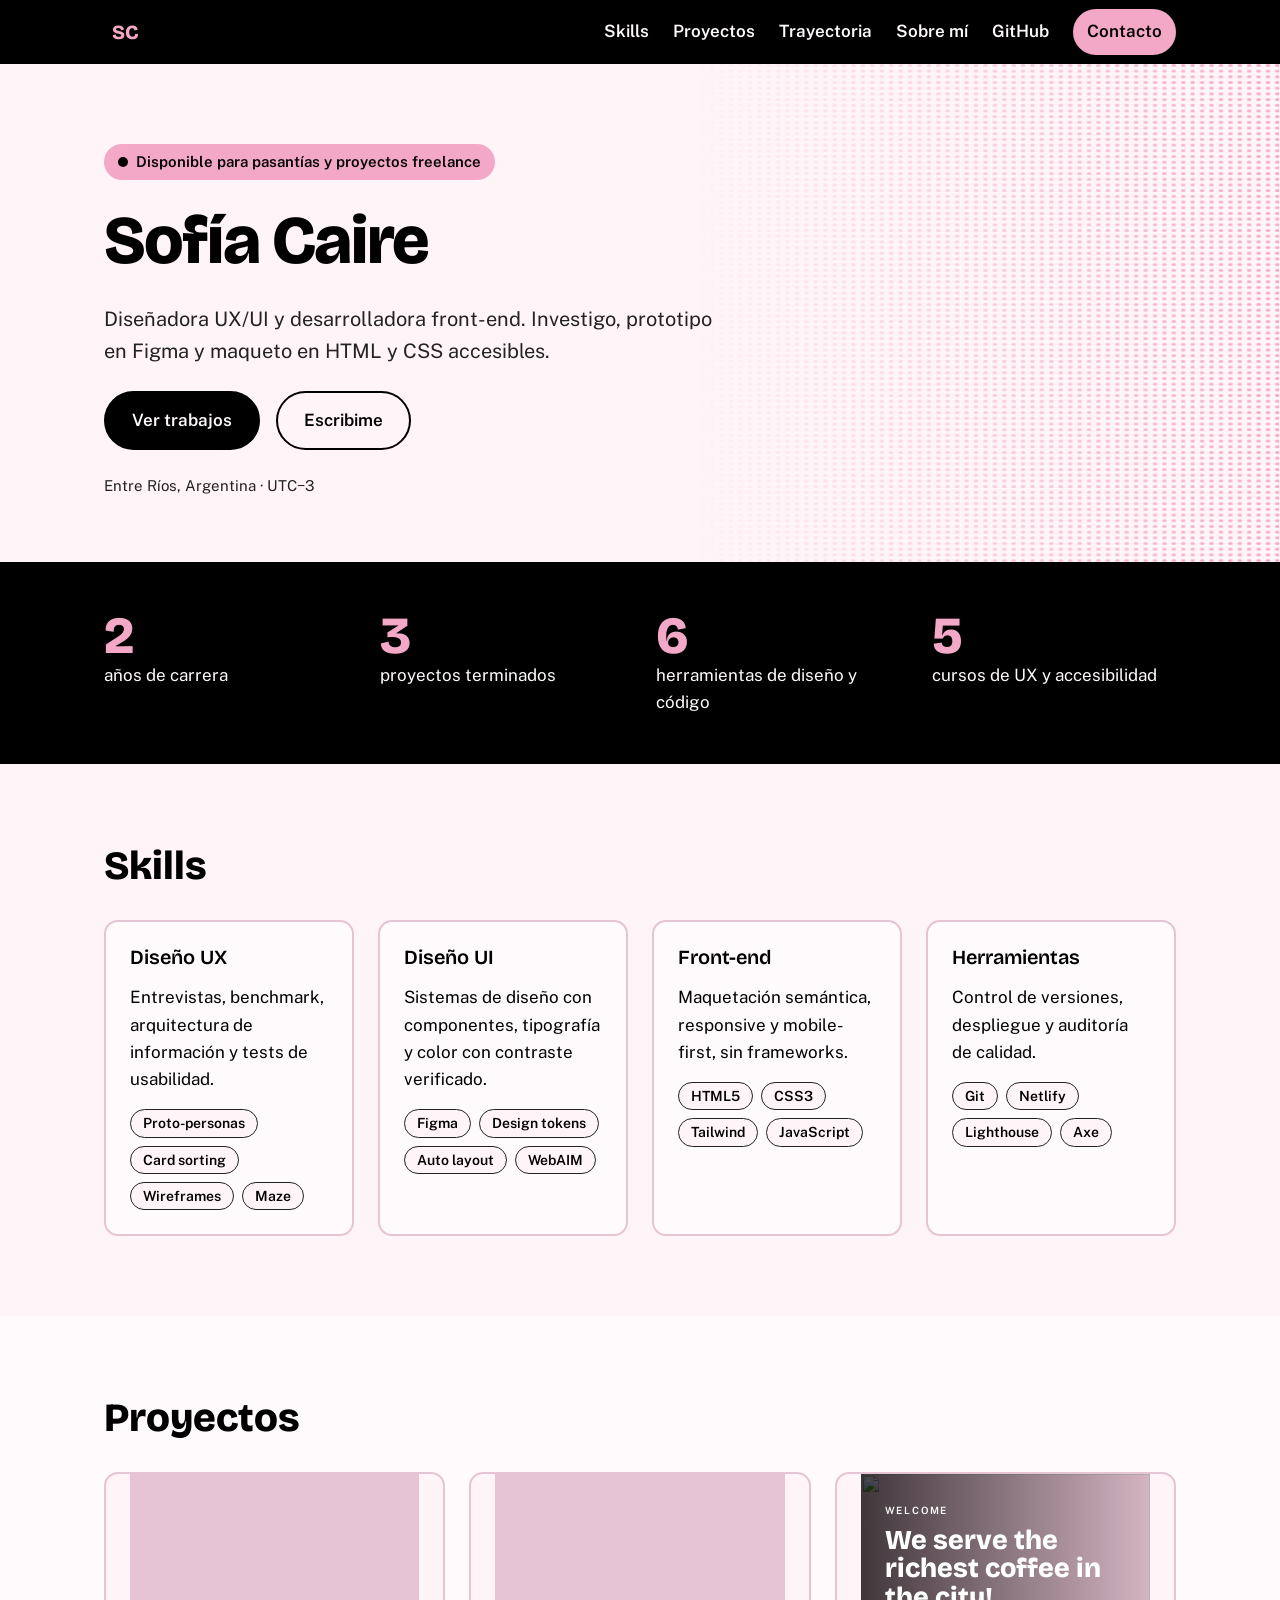
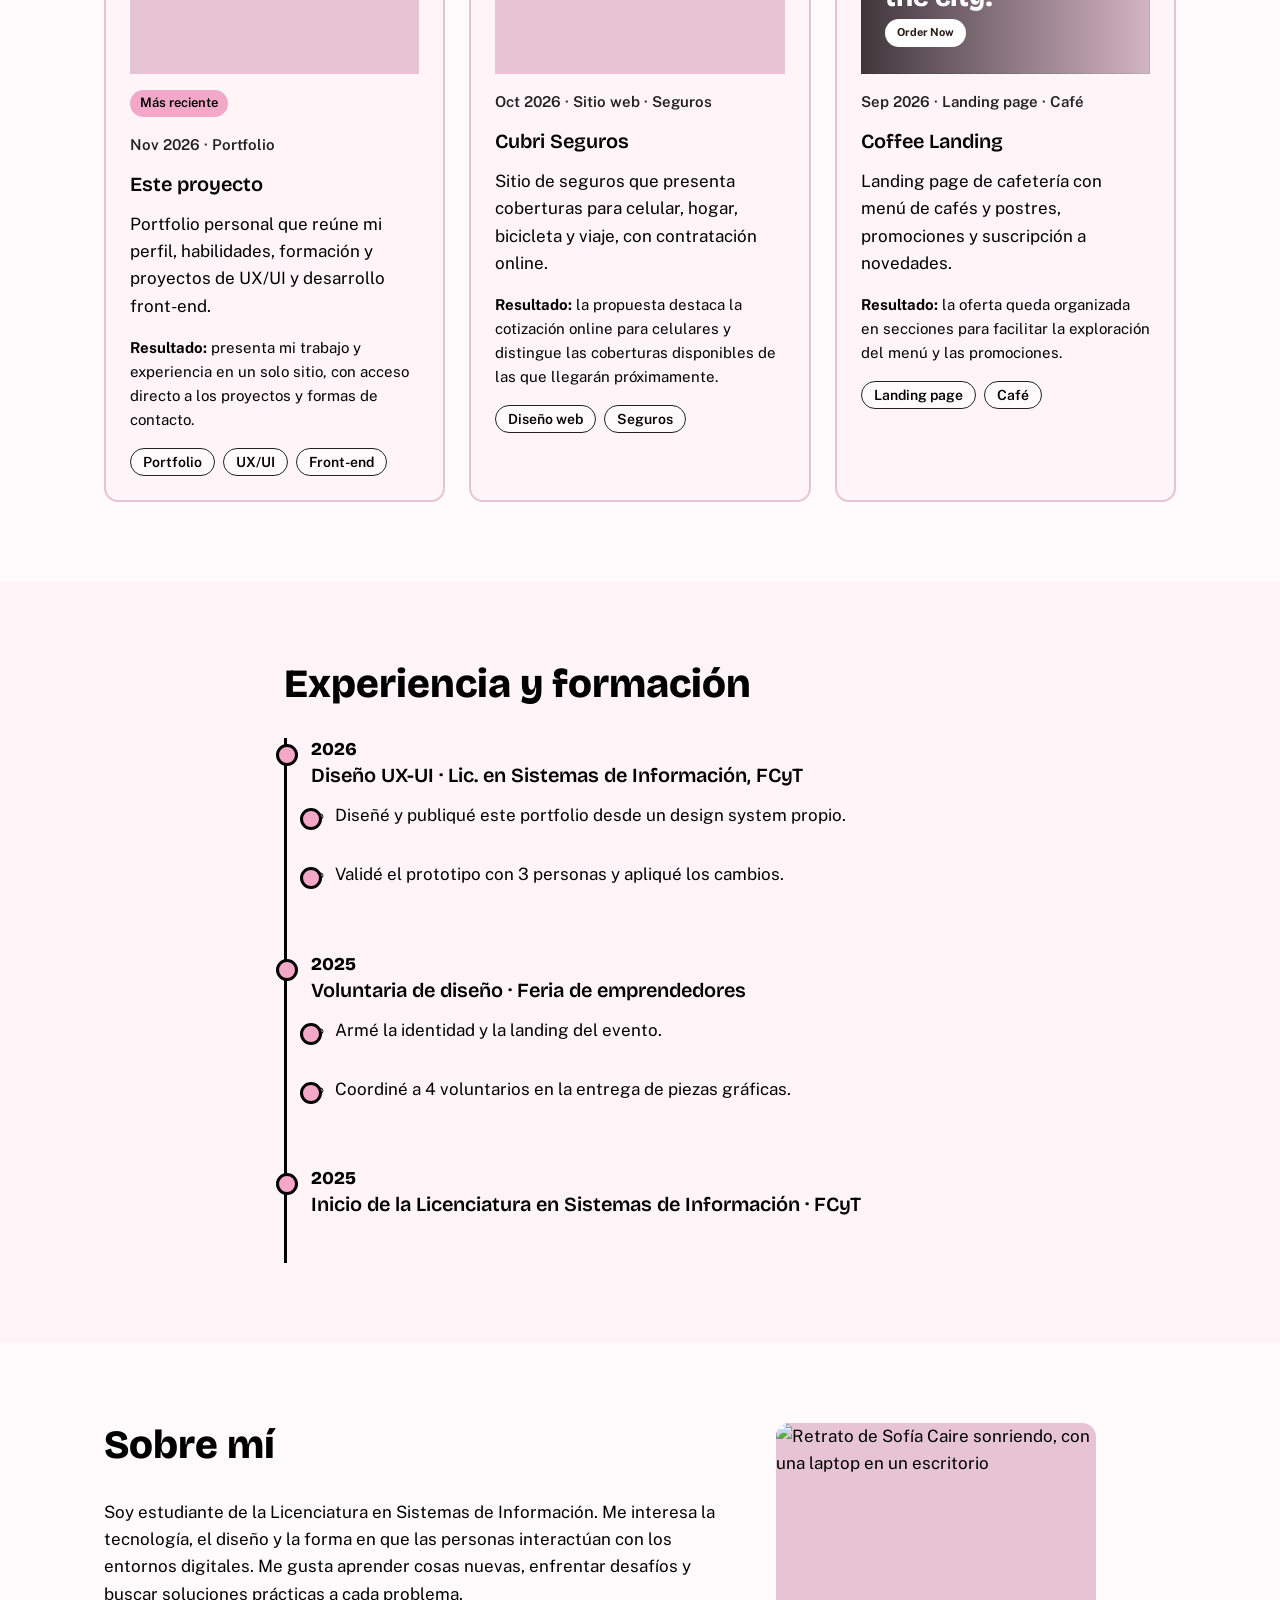
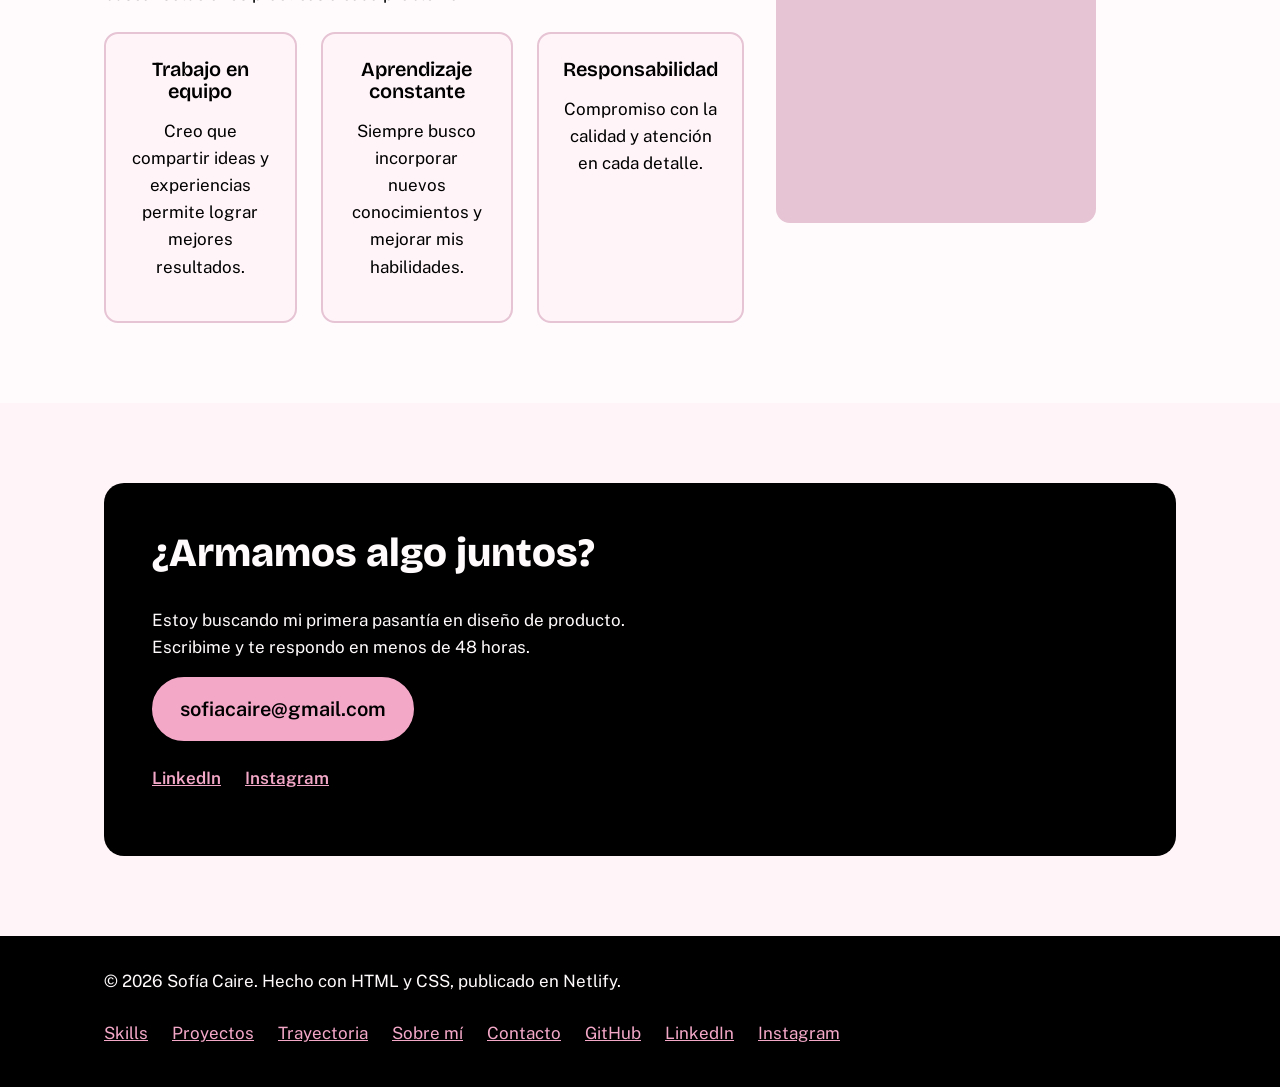
==== commit eb5b7d78: "Realizo cambios en la vista de proyectos de acuerdo al test de usabilidad" ====
--- a/index.html
+++ b/index.html
@@ -12,7 +12,7 @@
   <meta property="og:title" content="Sofía Caire · Diseñadora UX/UI y front-end">
   <meta property="og:description"
     content="Interfaces claras, accesibles y probadas con personas. Mirá mis casos de estudio.">
-  <meta property="og:image" content="https://TU-USUARIO.github.io/portfolio/assets/og.png">
+  <meta property="og:url" content="https://sofiacaire-portfolio.netlify.app/">
   <link rel="icon"
     href="data:image/svg+xml,%3Csvg xmlns='http://www.w3.org/2000/svg' viewBox='0 0 32 32'%3E%3Crect width='32' height='32' rx='7' fill='%234A1833'/%3E%3Ctext x='16' y='22' font-size='16' font-family='sans-serif' font-weight='700' text-anchor='middle' fill='%23F4A8C8'%3ESC%3C/text%3E%3C/svg%3E">
   <link rel="preconnect" href="https://fonts.googleapis.com">
@@ -133,7 +133,7 @@
             <p>Control de versiones, despliegue y auditoría de calidad.</p>
             <ul class="chips">
               <li>Git</li>
-              <li>GitHub Pages</li>
+              <li>Netlify</li>
               <li>Lighthouse</li>
               <li>Axe</li>
             </ul>
@@ -146,6 +146,42 @@
       <div class="wrap">
         <h2>Proyectos</h2>
         <div class="grid3">
+          <article class="card project">
+            <div class="project-preview">
+              <iframe src="https://sofiacaire-portfolio.netlify.app/" title="Vista previa de Este proyecto"
+                loading="lazy" tabindex="-1" aria-hidden="true"></iframe>
+            </div>
+            <p class="project-label">Más reciente</p>
+            <p class="year">Nov 2026 · Portfolio</p>
+            <h3><a class="stretch" href="https://sofiacaire-portfolio.netlify.app/" target="_blank"
+                rel="noopener noreferrer">Este proyecto</a></h3>
+            <p>Portfolio personal que reúne mi perfil, habilidades, formación y proyectos de UX/UI y desarrollo
+              front-end.</p>
+            <p class="result"><strong>Resultado:</strong> presenta mi trabajo y experiencia en un solo sitio, con
+              acceso directo a los proyectos y formas de contacto.</p>
+            <ul class="chips">
+              <li>Portfolio</li>
+              <li>UX/UI</li>
+              <li>Front-end</li>
+            </ul>
+          </article>
+          <article class="card project">
+            <div class="project-preview">
+              <iframe src="https://cubriseguros-caire.netlify.app/" title="Vista previa de Cubri Seguros" loading="lazy"
+                tabindex="-1" aria-hidden="true"></iframe>
+            </div>
+            <p class="year">Oct 2026 · Sitio web · Seguros</p>
+            <h3><a class="stretch" href="https://cubriseguros-caire.netlify.app/" target="_blank"
+                rel="noopener noreferrer">Cubri Seguros</a></h3>
+            <p>Sitio de seguros que presenta coberturas para celular, hogar, bicicleta y viaje, con contratación online.
+            </p>
+            <p class="result"><strong>Resultado:</strong> la propuesta destaca la cotización online para celulares y
+              distingue las coberturas disponibles de las que llegarán próximamente.</p>
+            <ul class="chips">
+              <li>Diseño web</li>
+              <li>Seguros</li>
+            </ul>
+          </article>
           <article class="card project">
             <div class="project-preview coffee-preview">
               <img src="https://sofia-caire.netlify.app/assets/img/hero.jpg" alt="" loading="lazy">
@@ -155,7 +191,7 @@
                 <span class="coffee-preview__button">Order Now</span>
               </div>
             </div>
-            <p class="year">2026 · Landing page · Café</p>
+            <p class="year">Sep 2026 · Landing page · Café</p>
             <h3><a class="stretch" href="https://sofia-caire.netlify.app/" target="_blank"
                 rel="noopener noreferrer">Coffee Landing</a></h3>
             <p>Landing page de cafetería con menú de cafés y postres, promociones y suscripción a novedades.</p>
@@ -164,41 +200,6 @@
             <ul class="chips">
               <li>Landing page</li>
               <li>Café</li>
-            </ul>
-          </article>
-          <article class="card project">
-            <div class="project-preview">
-              <iframe src="https://cubriseguros-caire.netlify.app/" title="Vista previa de Cubri Seguros" loading="lazy"
-                tabindex="-1" aria-hidden="true"></iframe>
-            </div>
-            <p class="year">2026 · Sitio web · Seguros</p>
-            <h3><a class="stretch" href="https://cubriseguros-caire.netlify.app/" target="_blank"
-                rel="noopener noreferrer">Cubri Seguros</a></h3>
-            <p>Sitio de seguros que presenta coberturas para celular, hogar, bicicleta y viaje, con contratación online.
-            </p>
-            <p class="result"><strong>Resultado:</strong> la propuesta destaca la cotización online para celulares y
-              distingue las coberturas disponibles de las que llegarán próximamente.</p>
-            <ul class="chips">
-              <li>Diseño web</li>
-              <li>Seguros</li>
-            </ul>
-          </article>
-          <article class="card project">
-            <div class="project-preview">
-              <iframe src="https://sofiacaire-blog.netlify.app/" title="Vista previa de Este proyecto" loading="lazy"
-                tabindex="-1" aria-hidden="true"></iframe>
-            </div>
-            <p class="year">2026 · Portfolio</p>
-            <h3><a class="stretch" href="https://sofiacaire-blog.netlify.app/" target="_blank"
-                rel="noopener noreferrer">Este proyecto</a></h3>
-            <p>Portfolio personal que reúne mi perfil, habilidades, formación y proyectos de UX/UI y desarrollo
-              front-end.</p>
-            <p class="result"><strong>Resultado:</strong> presenta mi trabajo y experiencia en un solo sitio, con
-              acceso directo a los proyectos y formas de contacto.</p>
-            <ul class="chips">
-              <li>Portfolio</li>
-              <li>UX/UI</li>
-              <li>Front-end</li>
             </ul>
           </article>
         </div>
@@ -226,12 +227,8 @@
             </ul>
           </li>
           <li>
-            <p class="period">2024</p>
-            <h3>Curso de accesibilidad web · Plataforma online</h3>
-            <ul>
-              <li>Aprendí WCAG 2.2 y a navegar con lector de pantalla.</li>
-              <li>Corregí el contraste de 12 componentes de un proyecto propio.</li>
-            </ul>
+            <p class="period">2025</p>
+            <h3>Inicio de la Licenciatura en Sistemas de Información · FCyT</h3>
           </li>
         </ol>
       </div>
--- a/styles.css
+++ b/styles.css
@@ -380,6 +380,17 @@
   margin-bottom: var(--s3)
 }
 
+.project-label {
+  display: inline-block;
+  margin-top: var(--s2);
+  margin-bottom: 0;
+  padding: 3px 10px;
+  border-radius: 999px;
+  background: var(--accent);
+  font-size: .8125rem;
+  font-weight: 600
+}
+
 .project-preview {
   height: 200px;
   overflow: hidden;
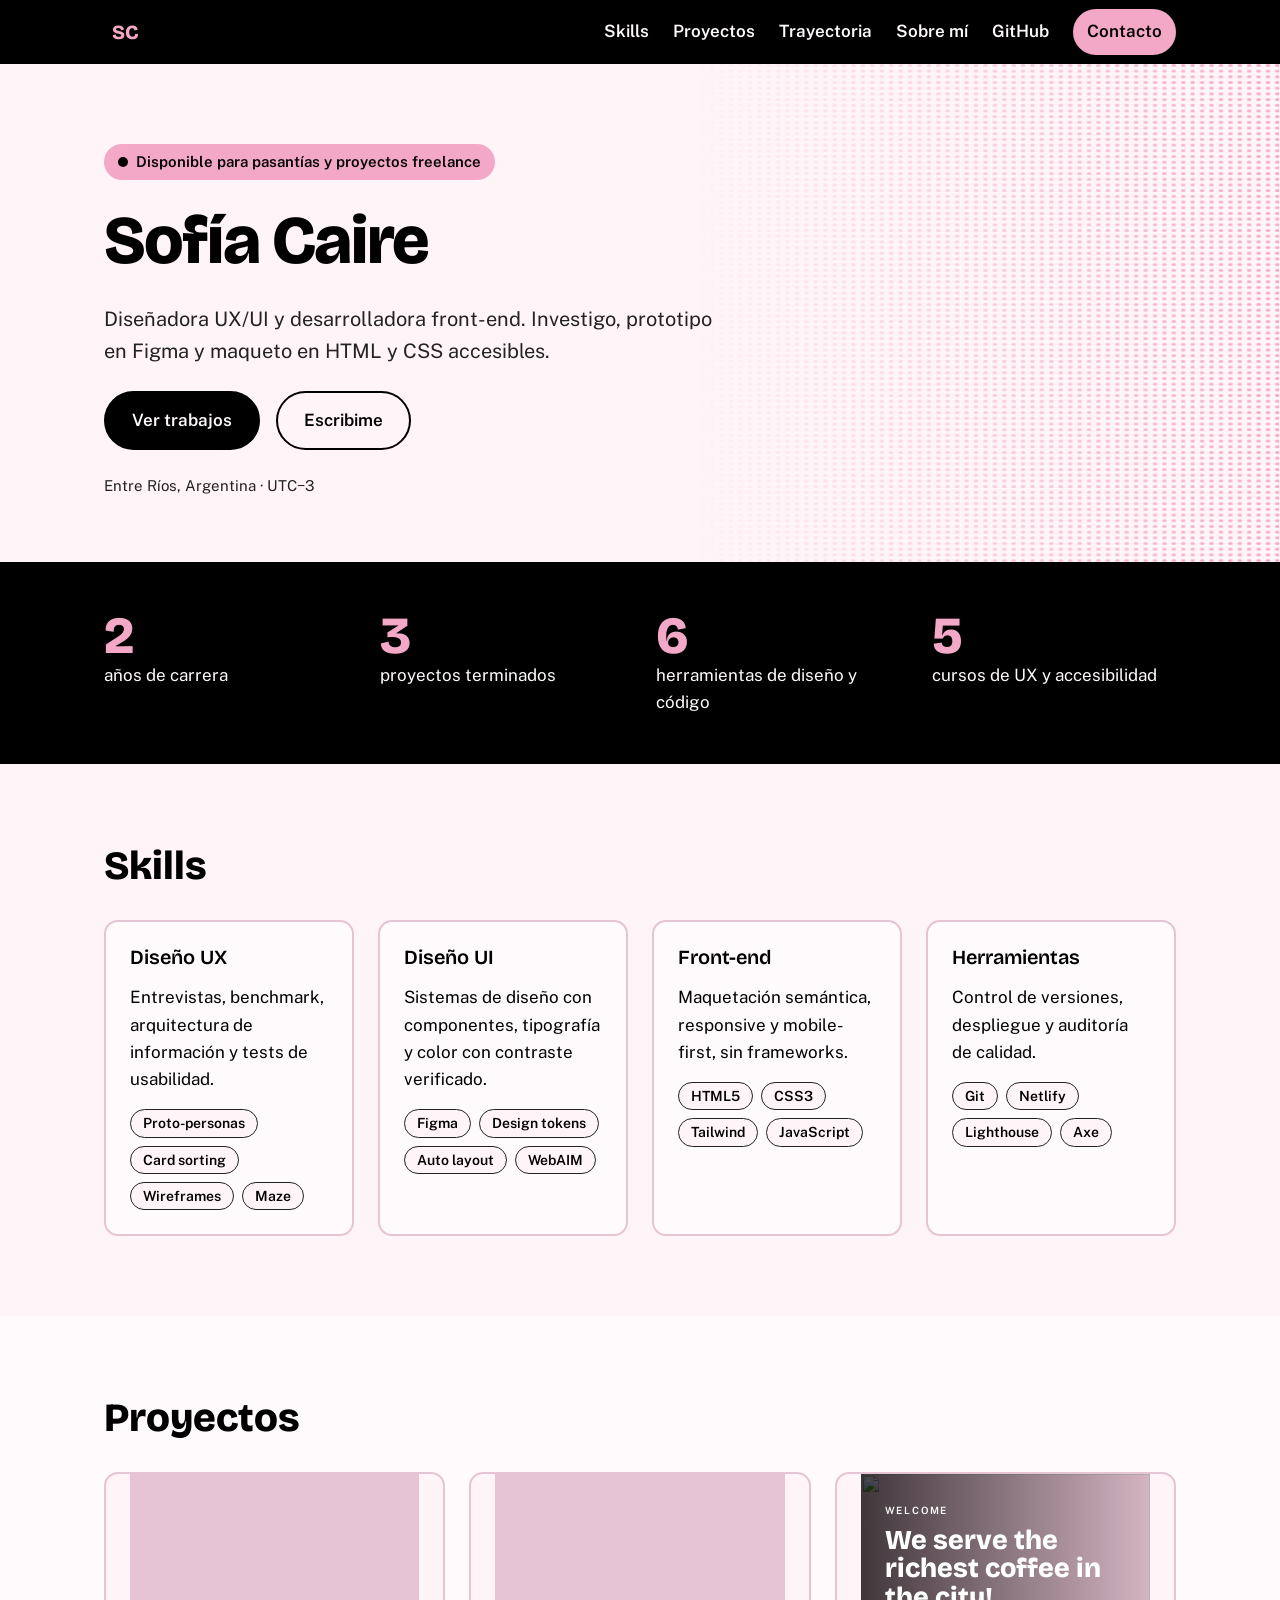
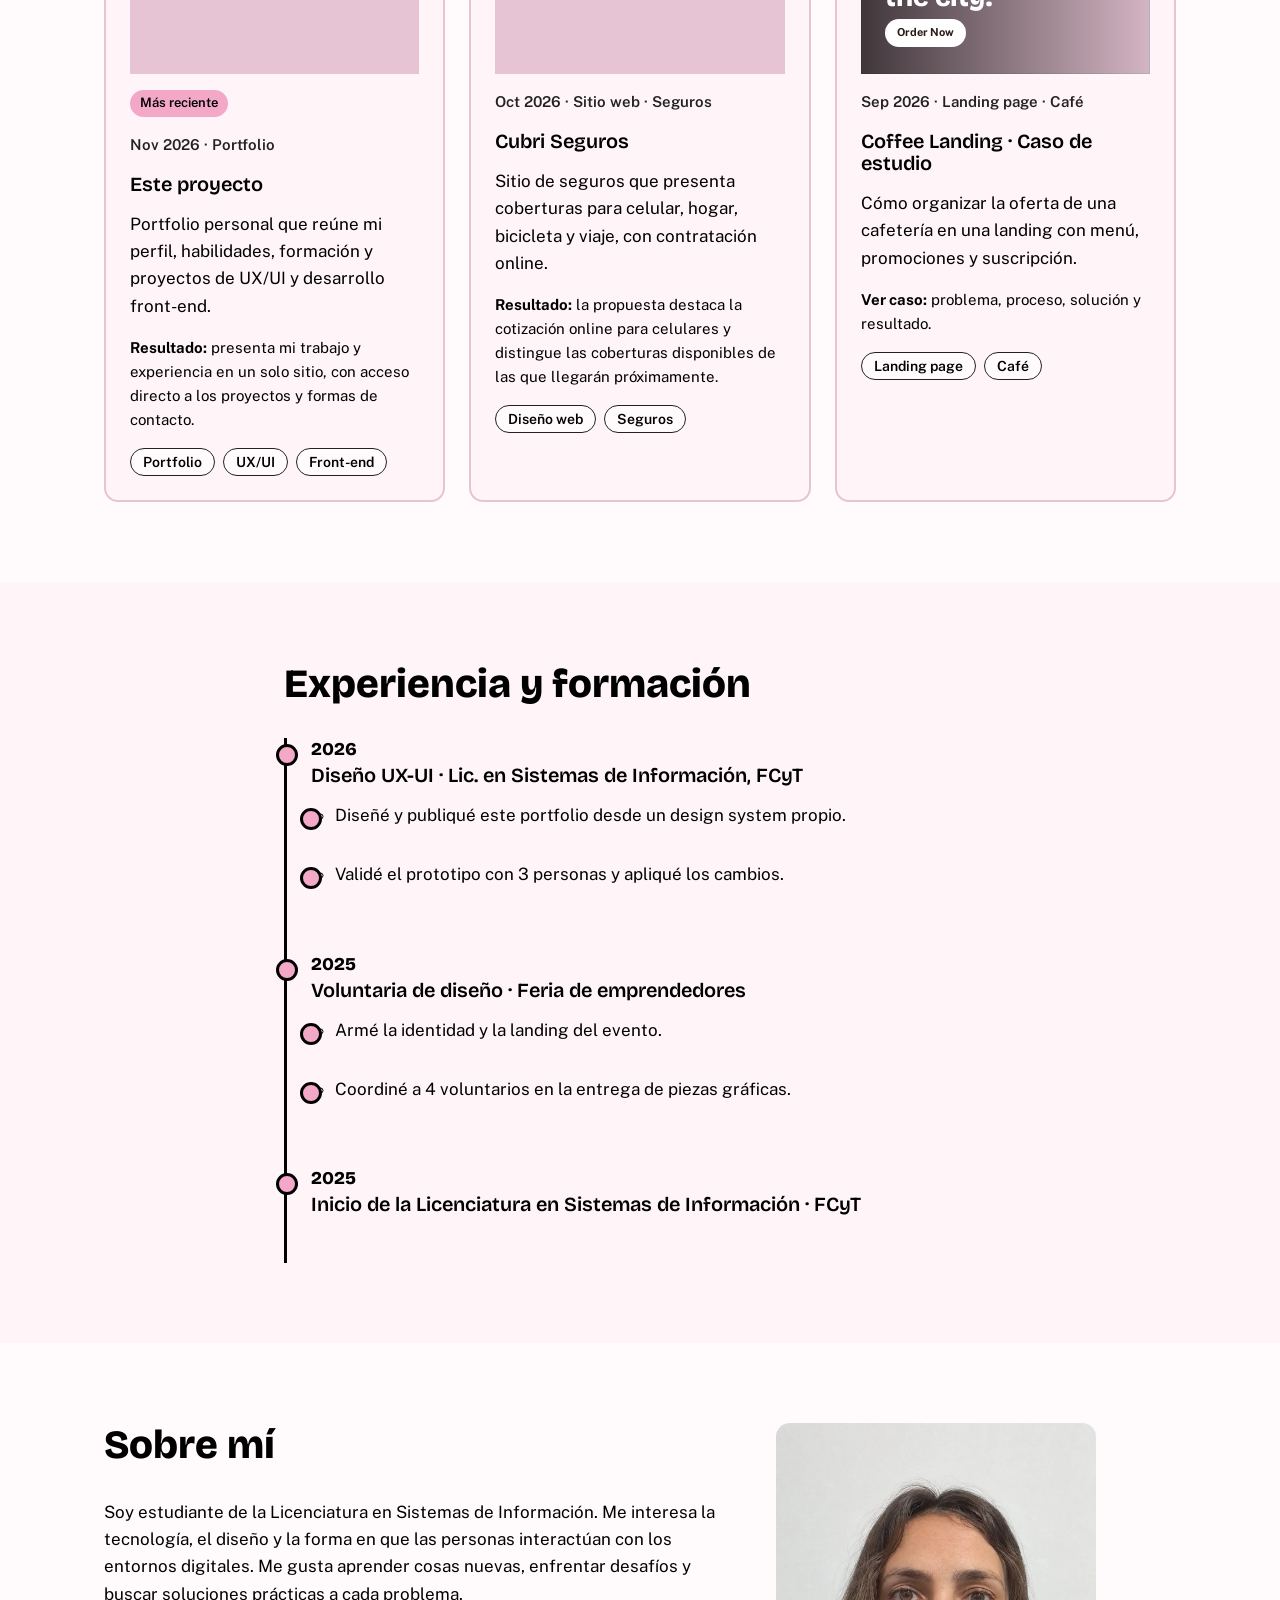
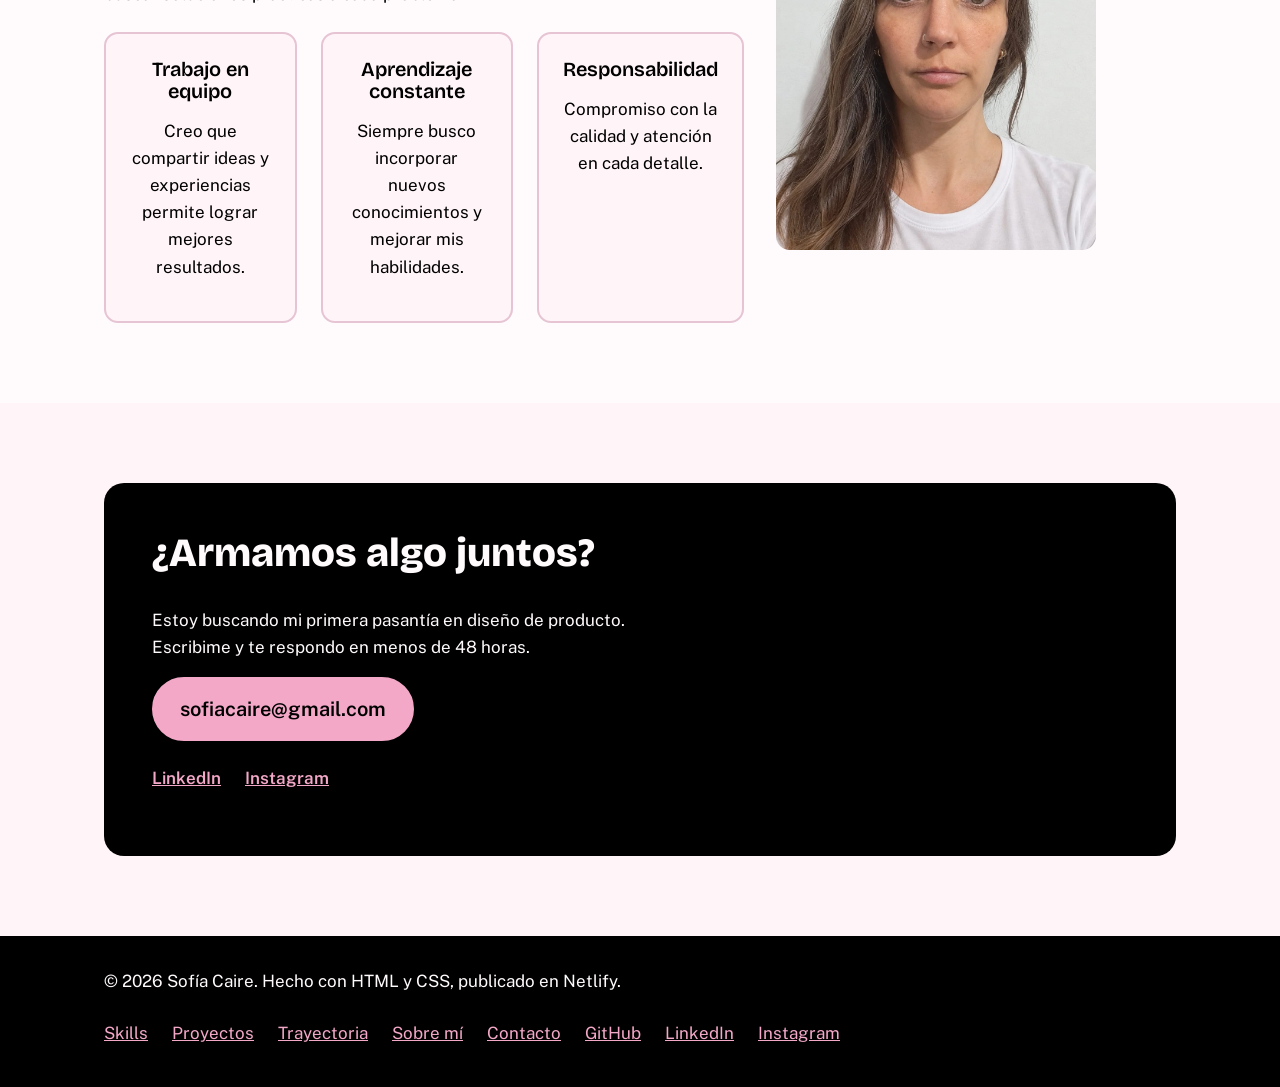
==== commit c0925abf: "Agrego 404" ====
--- a/index.html
+++ b/index.html
@@ -192,11 +192,9 @@
               </div>
             </div>
             <p class="year">Sep 2026 · Landing page · Café</p>
-            <h3><a class="stretch" href="https://sofia-caire.netlify.app/" target="_blank"
-                rel="noopener noreferrer">Coffee Landing</a></h3>
-            <p>Landing page de cafetería con menú de cafés y postres, promociones y suscripción a novedades.</p>
-            <p class="result"><strong>Resultado:</strong> la oferta queda organizada en secciones para facilitar la
-              exploración del menú y las promociones.</p>
+            <h3><a class="stretch" href="caso-coffee-landing.html">Coffee Landing · Caso de estudio</a></h3>
+            <p>Cómo organizar la oferta de una cafetería en una landing con menú, promociones y suscripción.</p>
+            <p class="result"><strong>Ver caso:</strong> problema, proceso, solución y resultado.</p>
             <ul class="chips">
               <li>Landing page</li>
               <li>Café</li>
--- a/styles.css
+++ b/styles.css
@@ -464,6 +464,98 @@
   font-size: .9375rem
 }
 
+.case-back {
+  color: var(--white);
+  font-weight: 600;
+  text-decoration: none
+}
+
+.case-back:hover {
+  color: var(--accent);
+  text-decoration: underline
+}
+
+.case-kicker {
+  margin-bottom: var(--s2);
+  font-size: .9375rem;
+  font-weight: 600;
+  color: var(--ink-2)
+}
+
+.case-lead {
+  max-width: 62ch;
+  font-size: 1.25rem
+}
+
+.case-actions {
+  margin: var(--s3) 0 var(--s4)
+}
+
+.case-visual {
+  margin: 0 0 var(--s4)
+}
+
+.case-visual img {
+  width: 100%;
+  max-height: 420px;
+  object-fit: cover;
+  border: 2px solid var(--line);
+  border-radius: 14px
+}
+
+.case-visual figcaption {
+  margin-top: var(--s1);
+  font-size: .875rem;
+  color: var(--ink-2)
+}
+
+.case-grid {
+  display: grid;
+  gap: var(--s3)
+}
+
+.case-block {
+  padding: var(--s3);
+  background: var(--white);
+  border: 2px solid var(--line);
+  border-radius: 14px
+}
+
+.case-block h2 {
+  margin-bottom: var(--s2);
+  font-size: 1.5rem
+}
+
+.case-block p:last-child {
+  margin-bottom: 0
+}
+
+.case-chips {
+  margin: var(--s4) 0
+}
+
+.not-found {
+  display: flex;
+  min-height: calc(100vh - 64px);
+  align-items: center;
+  padding: var(--s6) 0
+}
+
+.not-found-content {
+  width: 100%
+}
+
+.not-found-code {
+  margin-bottom: var(--s2);
+  color: var(--accent);
+  font: 800 clamp(5rem, 22vw, 10rem)/.9 var(--f-display);
+  letter-spacing: -.05em
+}
+
+.not-found h1 {
+  max-width: 20ch
+}
+
 .stretch {
   color: var(--ink);
   text-decoration: none;
@@ -624,6 +716,10 @@
     grid-template-columns: repeat(2, 1fr)
   }
 
+  .case-grid {
+    grid-template-columns: repeat(2, minmax(0, 1fr))
+  }
+
   .about {
     grid-template-columns: 1.6fr 1fr;
     align-items: start
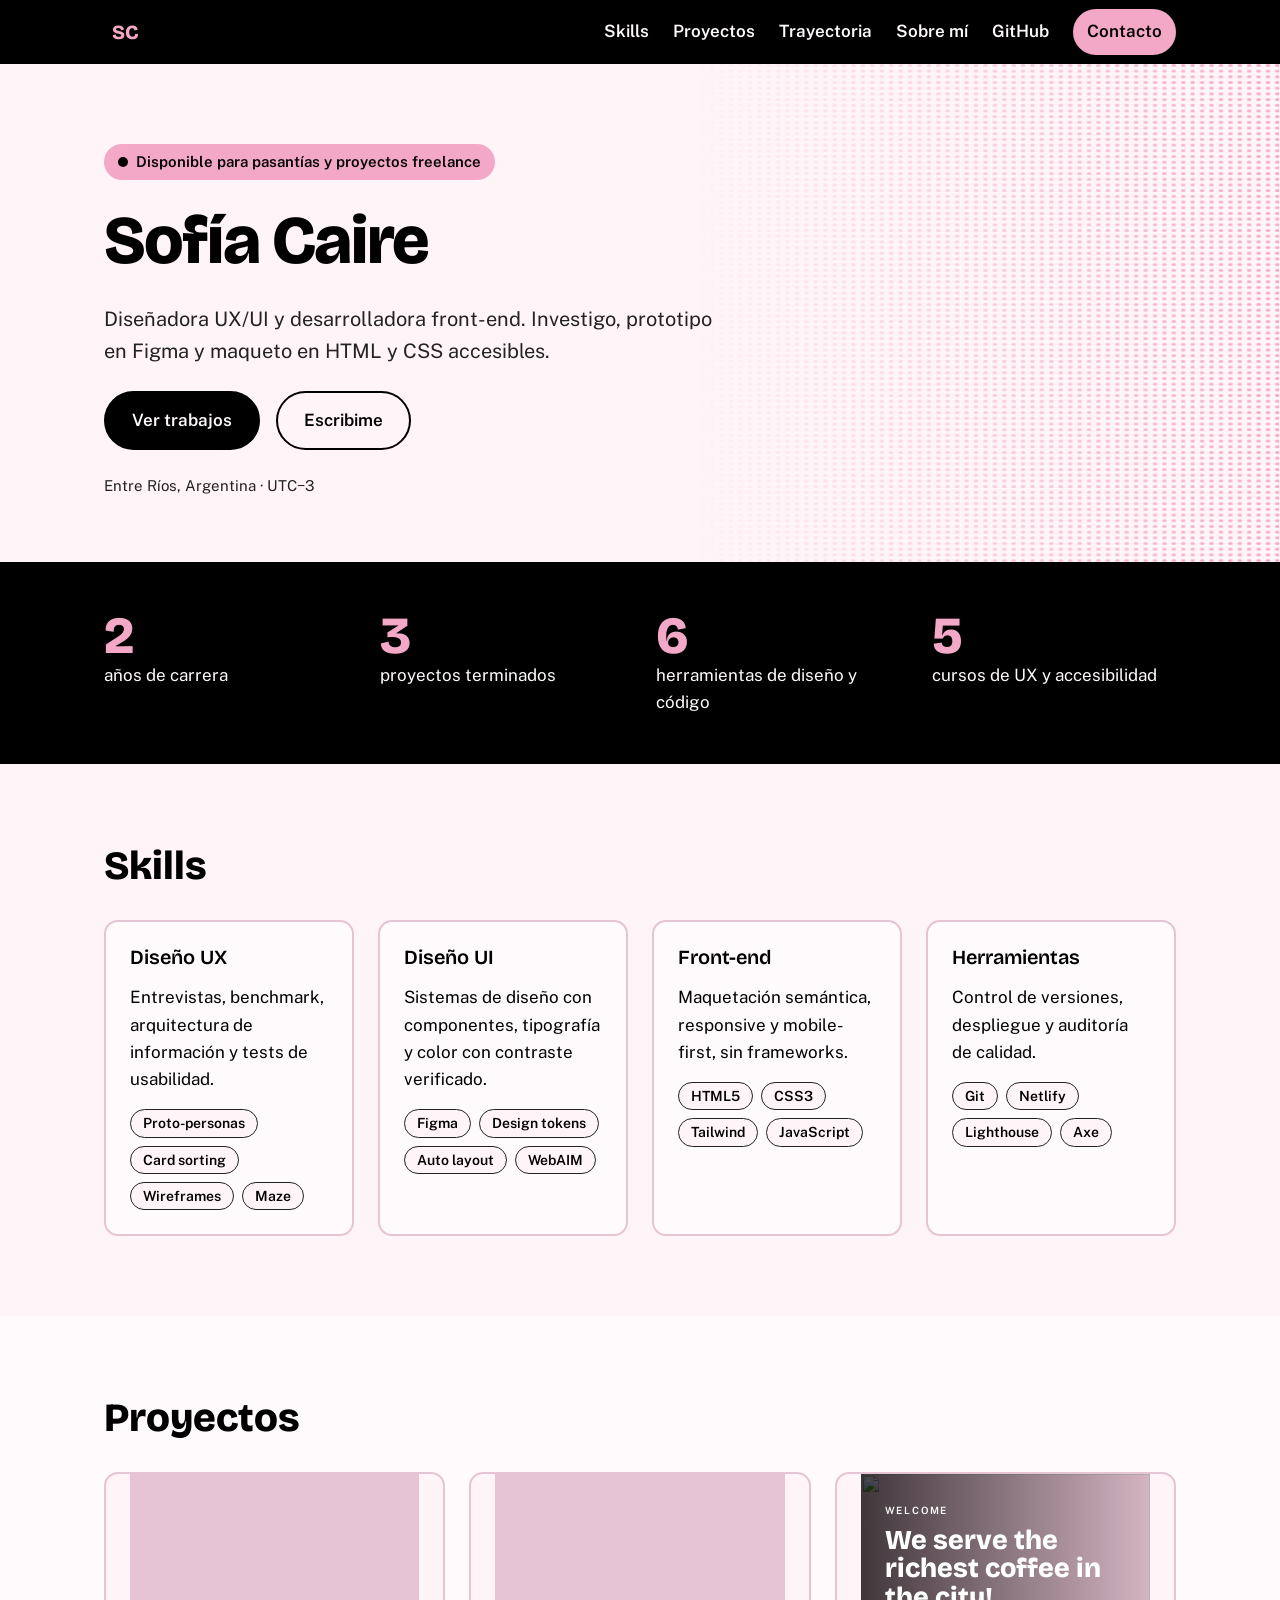
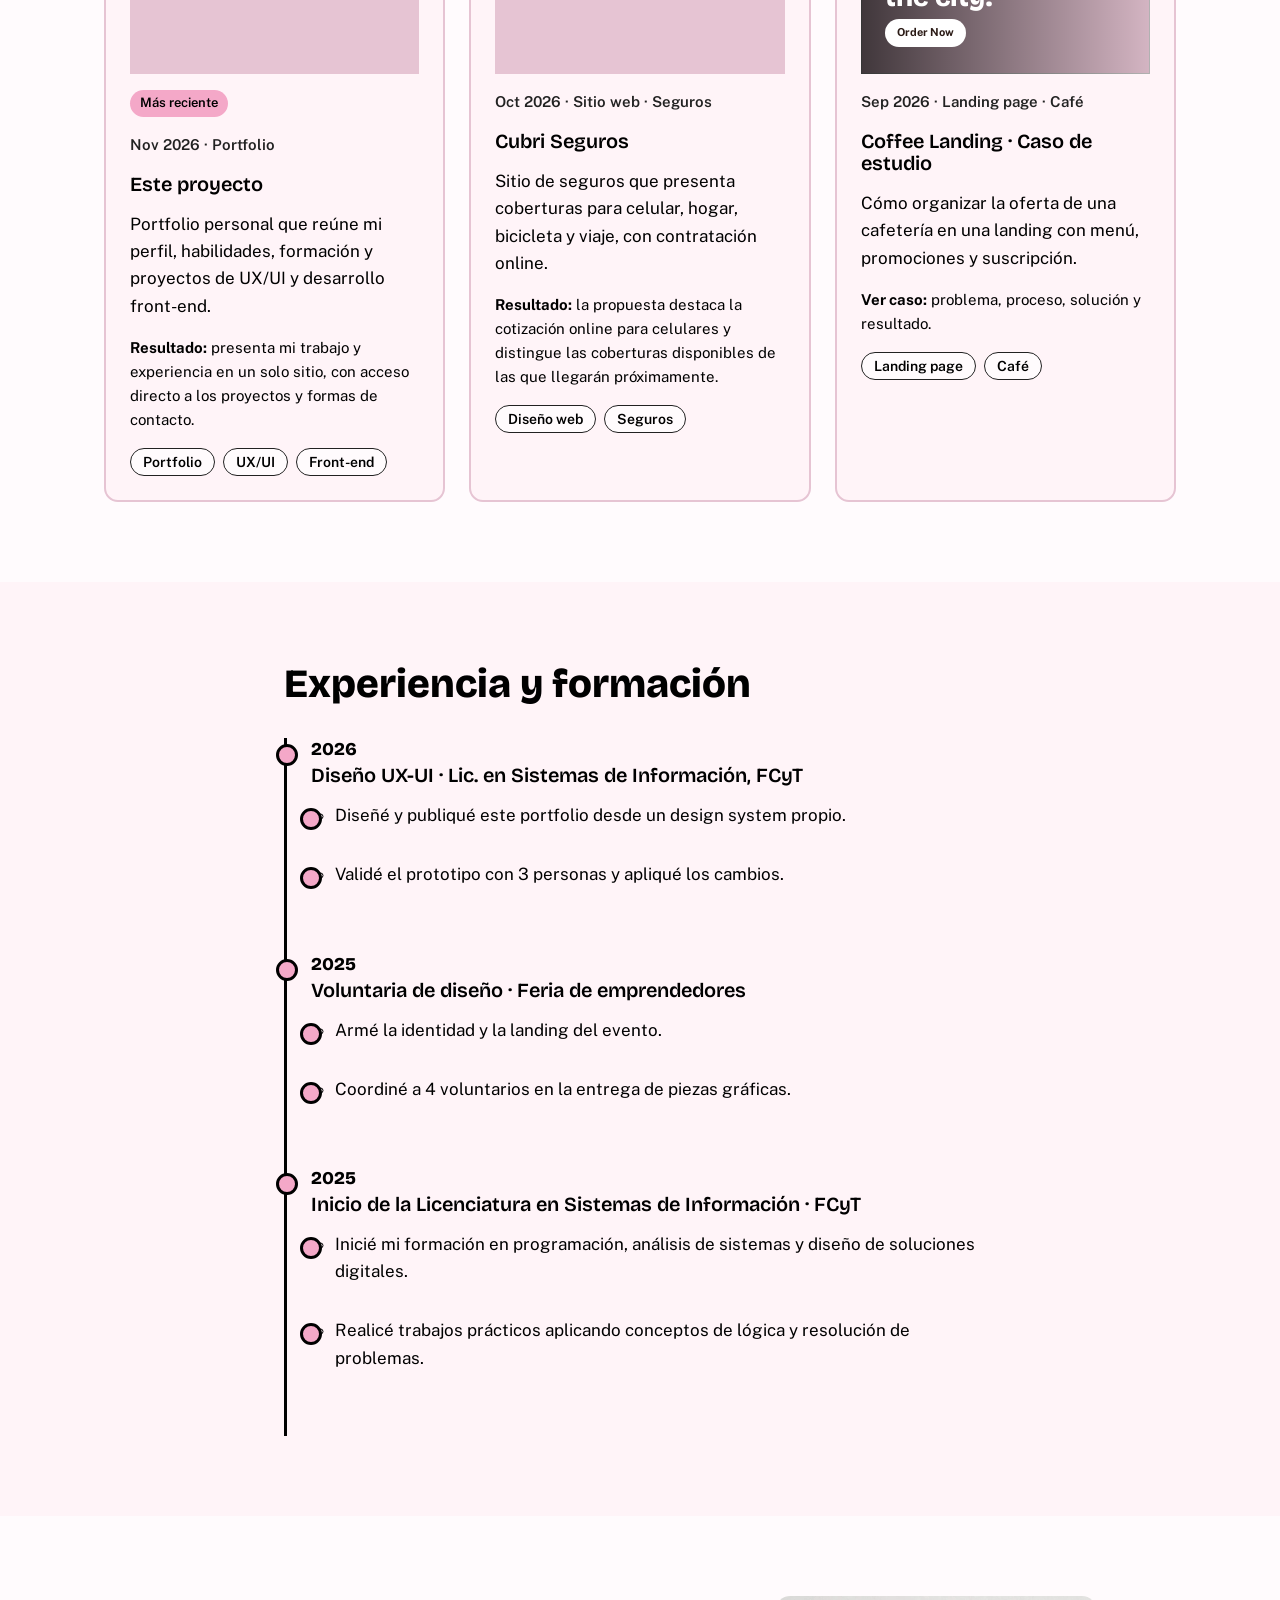
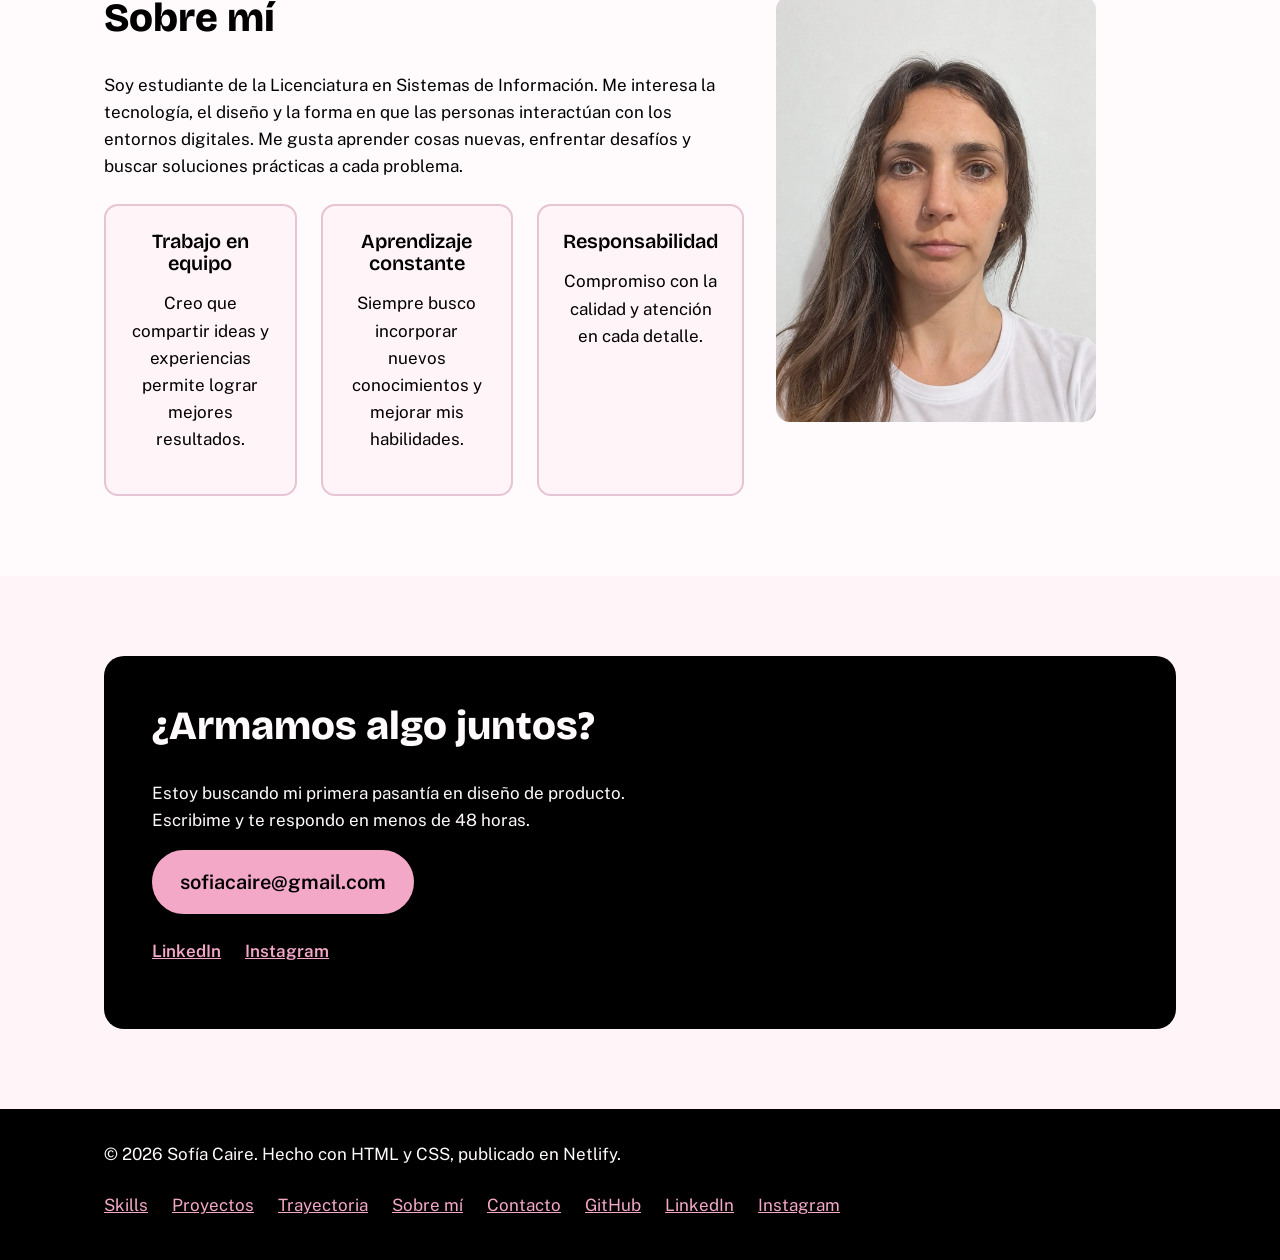
==== commit 0133582f: "Agrego link de Figma y capturas de pantalla en readme" ====
--- a/index.html
+++ b/index.html
@@ -13,6 +13,8 @@
   <meta property="og:description"
     content="Interfaces claras, accesibles y probadas con personas. Mirá mis casos de estudio.">
   <meta property="og:url" content="https://sofiacaire-portfolio.netlify.app/">
+  <meta property="og:image" content="https://sofiacaire-portfolio.netlify.app/assets/Captura%20sitio%20web.png">
+  <meta property="og:image:alt" content="Captura de la pantalla de inicio del portfolio de Sofía Caire">
   <link rel="icon"
     href="data:image/svg+xml,%3Csvg xmlns='http://www.w3.org/2000/svg' viewBox='0 0 32 32'%3E%3Crect width='32' height='32' rx='7' fill='%234A1833'/%3E%3Ctext x='16' y='22' font-size='16' font-family='sans-serif' font-weight='700' text-anchor='middle' fill='%23F4A8C8'%3ESC%3C/text%3E%3C/svg%3E">
   <link rel="preconnect" href="https://fonts.googleapis.com">
@@ -227,6 +229,10 @@
           <li>
             <p class="period">2025</p>
             <h3>Inicio de la Licenciatura en Sistemas de Información · FCyT</h3>
+            <ul>
+              <li>Inicié mi formación en programación, análisis de sistemas y diseño de soluciones digitales.</li>
+              <li>Realicé trabajos prácticos aplicando conceptos de lógica y resolución de problemas.</li>
+            </ul>
           </li>
         </ol>
       </div>
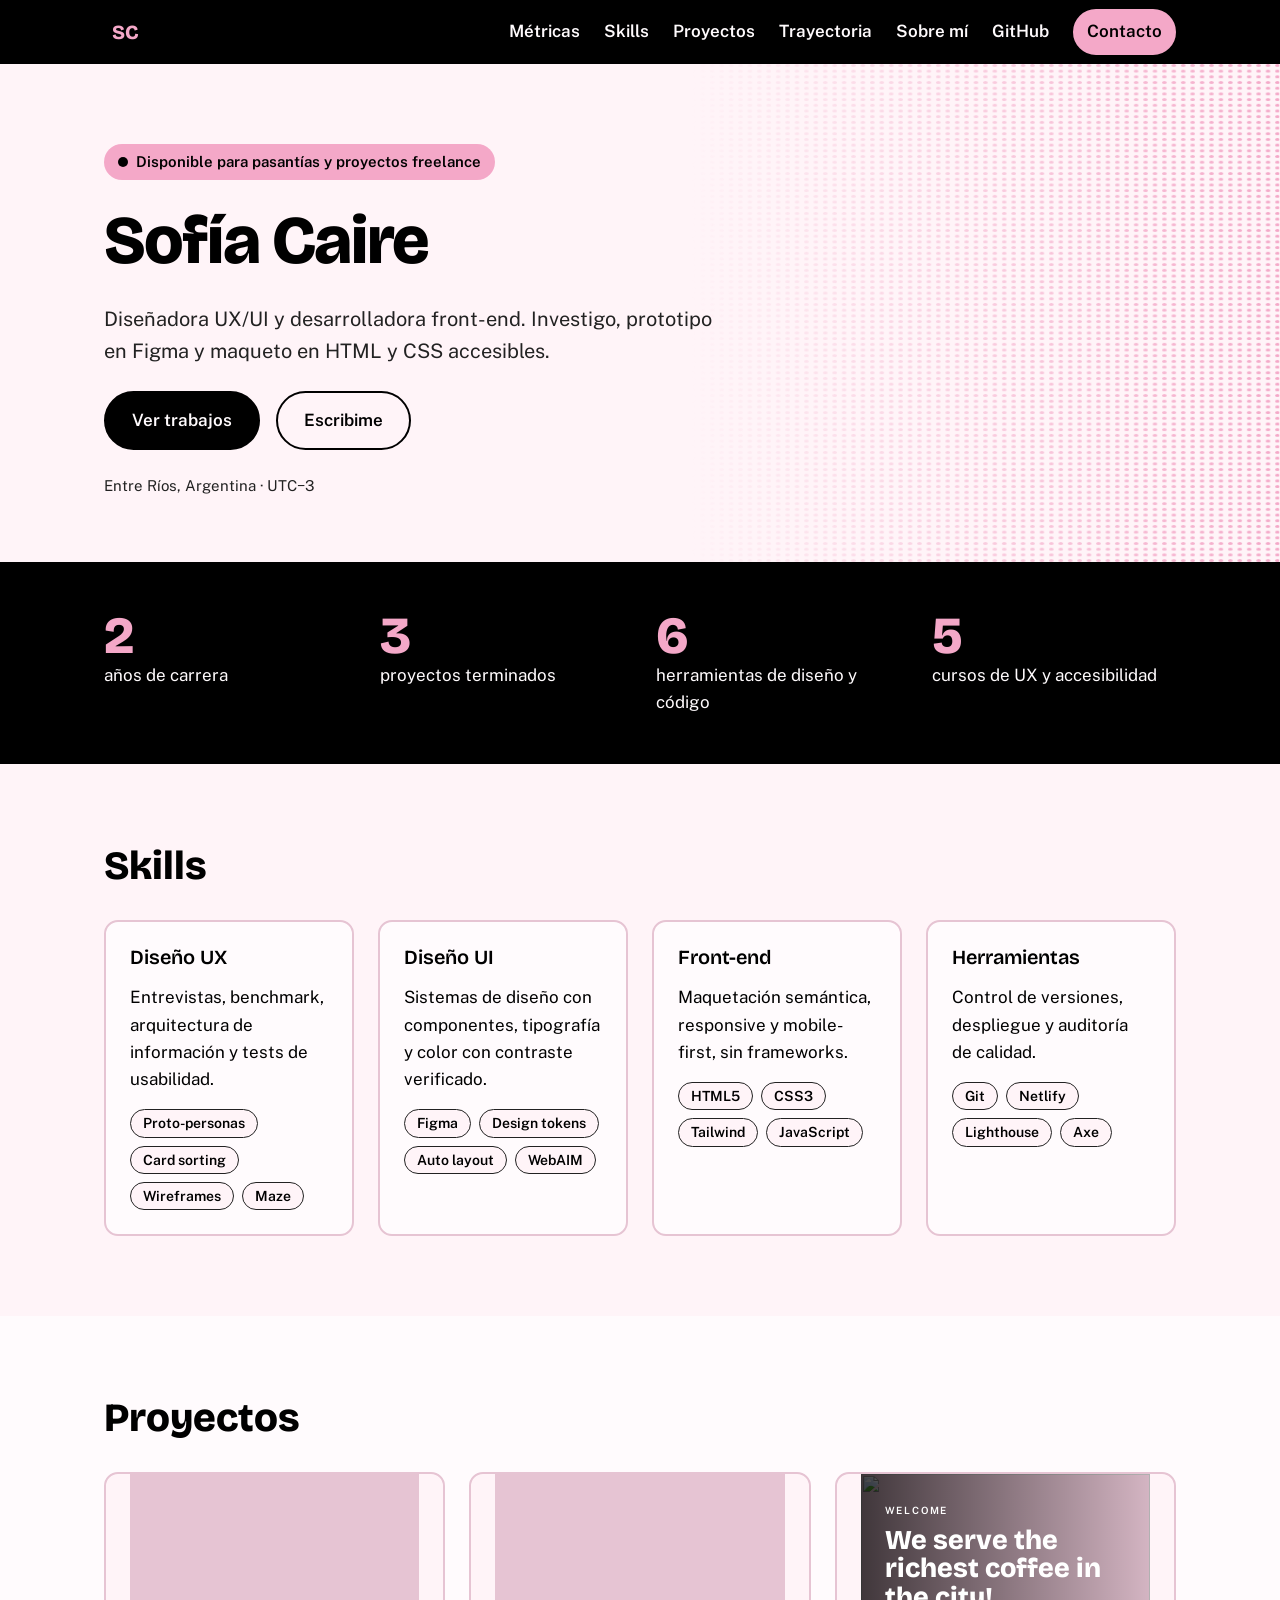
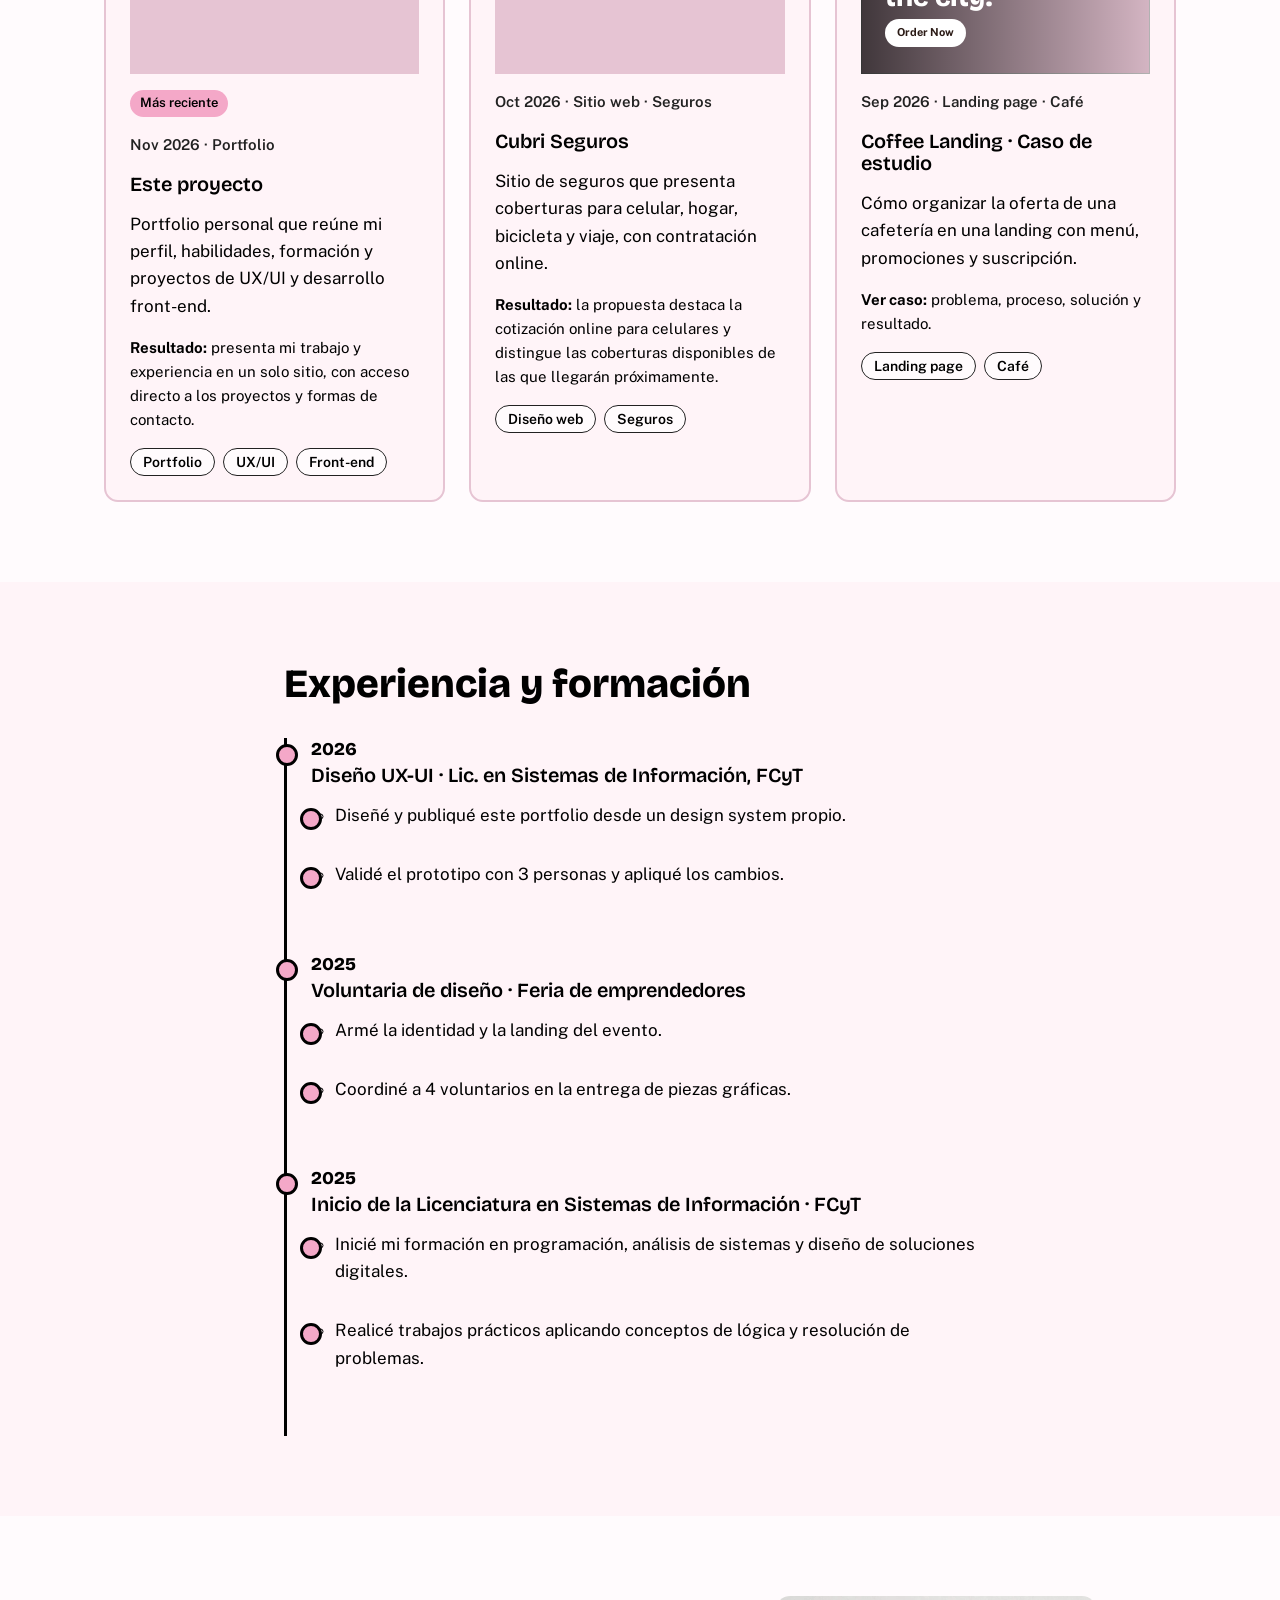
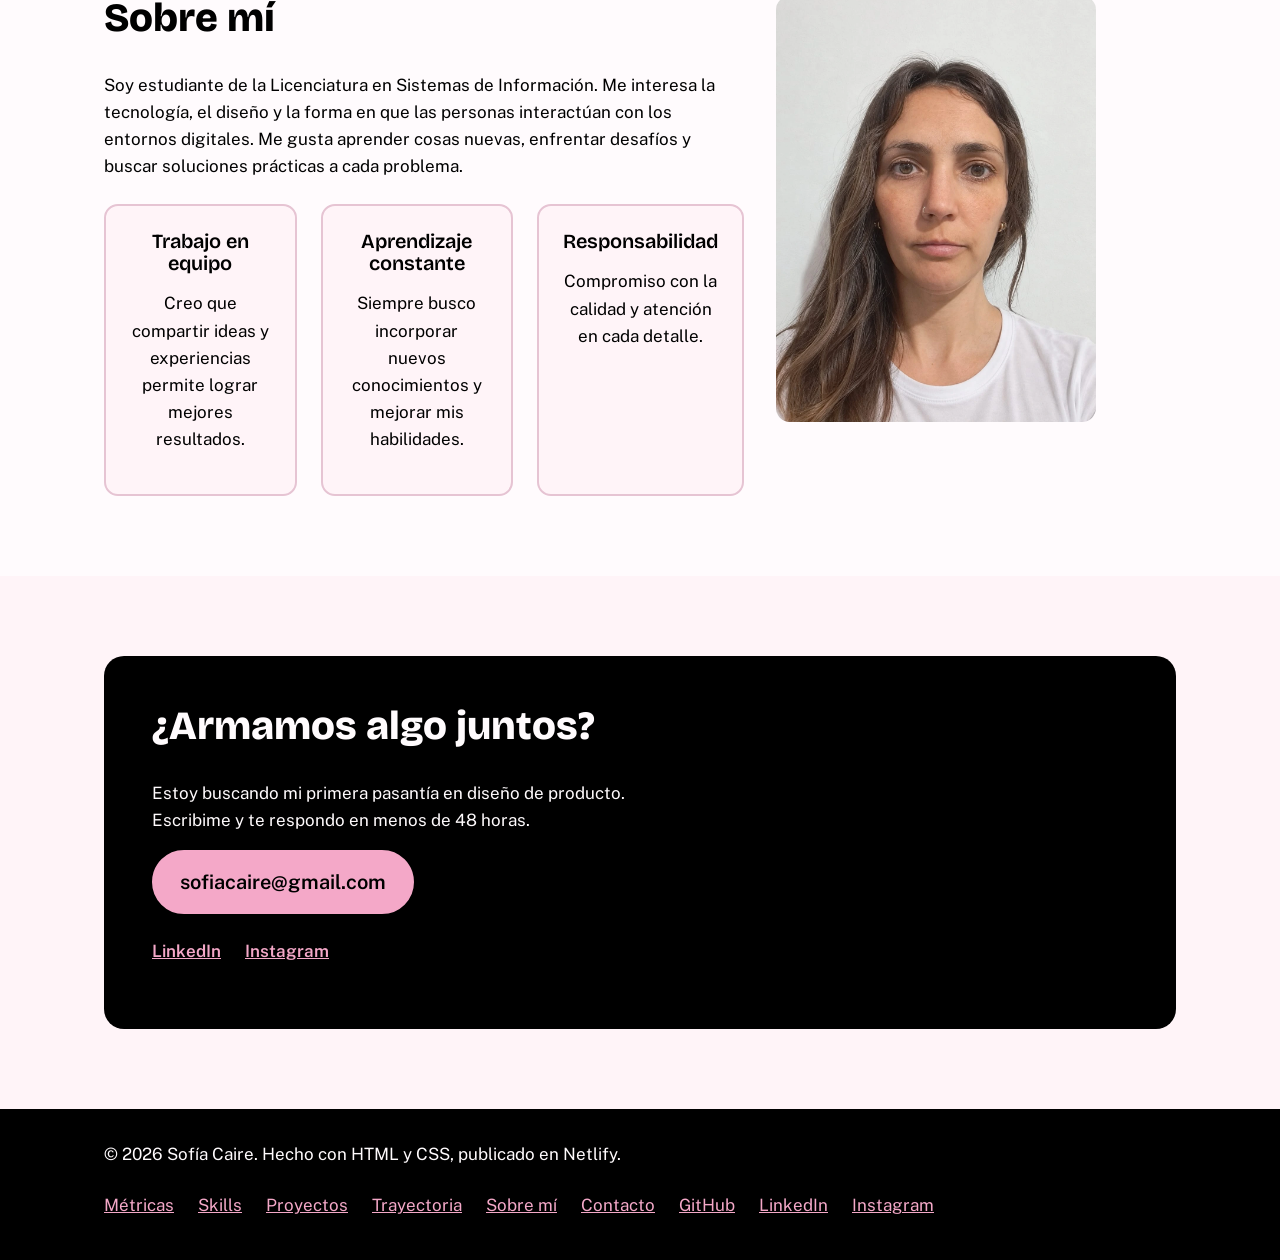
==== commit 9ceeed41: "Actualizo enlace de GitHub en readme, y realizo modificaciones visuales" ====
--- a/index.html
+++ b/index.html
@@ -33,6 +33,7 @@
       <button class="menu-btn" aria-expanded="false" aria-controls="nav">Menú</button>
       <nav id="nav" aria-label="Principal">
         <ul>
+          <li><a href="#metrics">Métricas</a></li>
           <li><a href="#skills">Skills</a></li>
           <li><a href="#projects">Proyectos</a></li>
           <li><a href="#experience">Trayectoria</a></li>
@@ -75,7 +76,7 @@
       </div>
     </section>
 
-    <section class="metrics" aria-label="Highlights">
+    <section class="metrics" id="metrics" aria-label="Métricas destacadas">
       <div class="wrap grid4">
         <div>
           <p class="num">2</p>
@@ -287,8 +288,8 @@
     <div class="wrap">
       <p>© 2026 Sofía Caire. Hecho con HTML y CSS, publicado en Netlify.</p>
       <nav aria-label="Pie de página">
-        <a href="#skills">Skills</a><a href="#projects">Proyectos</a><a href="#experience">Trayectoria</a><a
-          href="#about">Sobre mí</a><a href="#contact">Contacto</a>
+        <a href="#metrics">Métricas</a><a href="#skills">Skills</a><a href="#projects">Proyectos</a><a
+          href="#experience">Trayectoria</a><a href="#about">Sobre mí</a><a href="#contact">Contacto</a>
         <a href="https://github.com/sofiacaire/" target="_blank" rel="noopener noreferrer">GitHub</a>
         <a href="https://www.linkedin.com/in/sofia-caire-a04543311" target="_blank"
           rel="noopener noreferrer">LinkedIn</a>
--- a/styles.css
+++ b/styles.css
@@ -104,6 +104,11 @@
   box-shadow: 0 0 0 6px var(--accent)
 }
 
+a:active,
+button:active {
+  opacity: .75
+}
+
 .site-header {
   position: sticky;
   top: 0;
